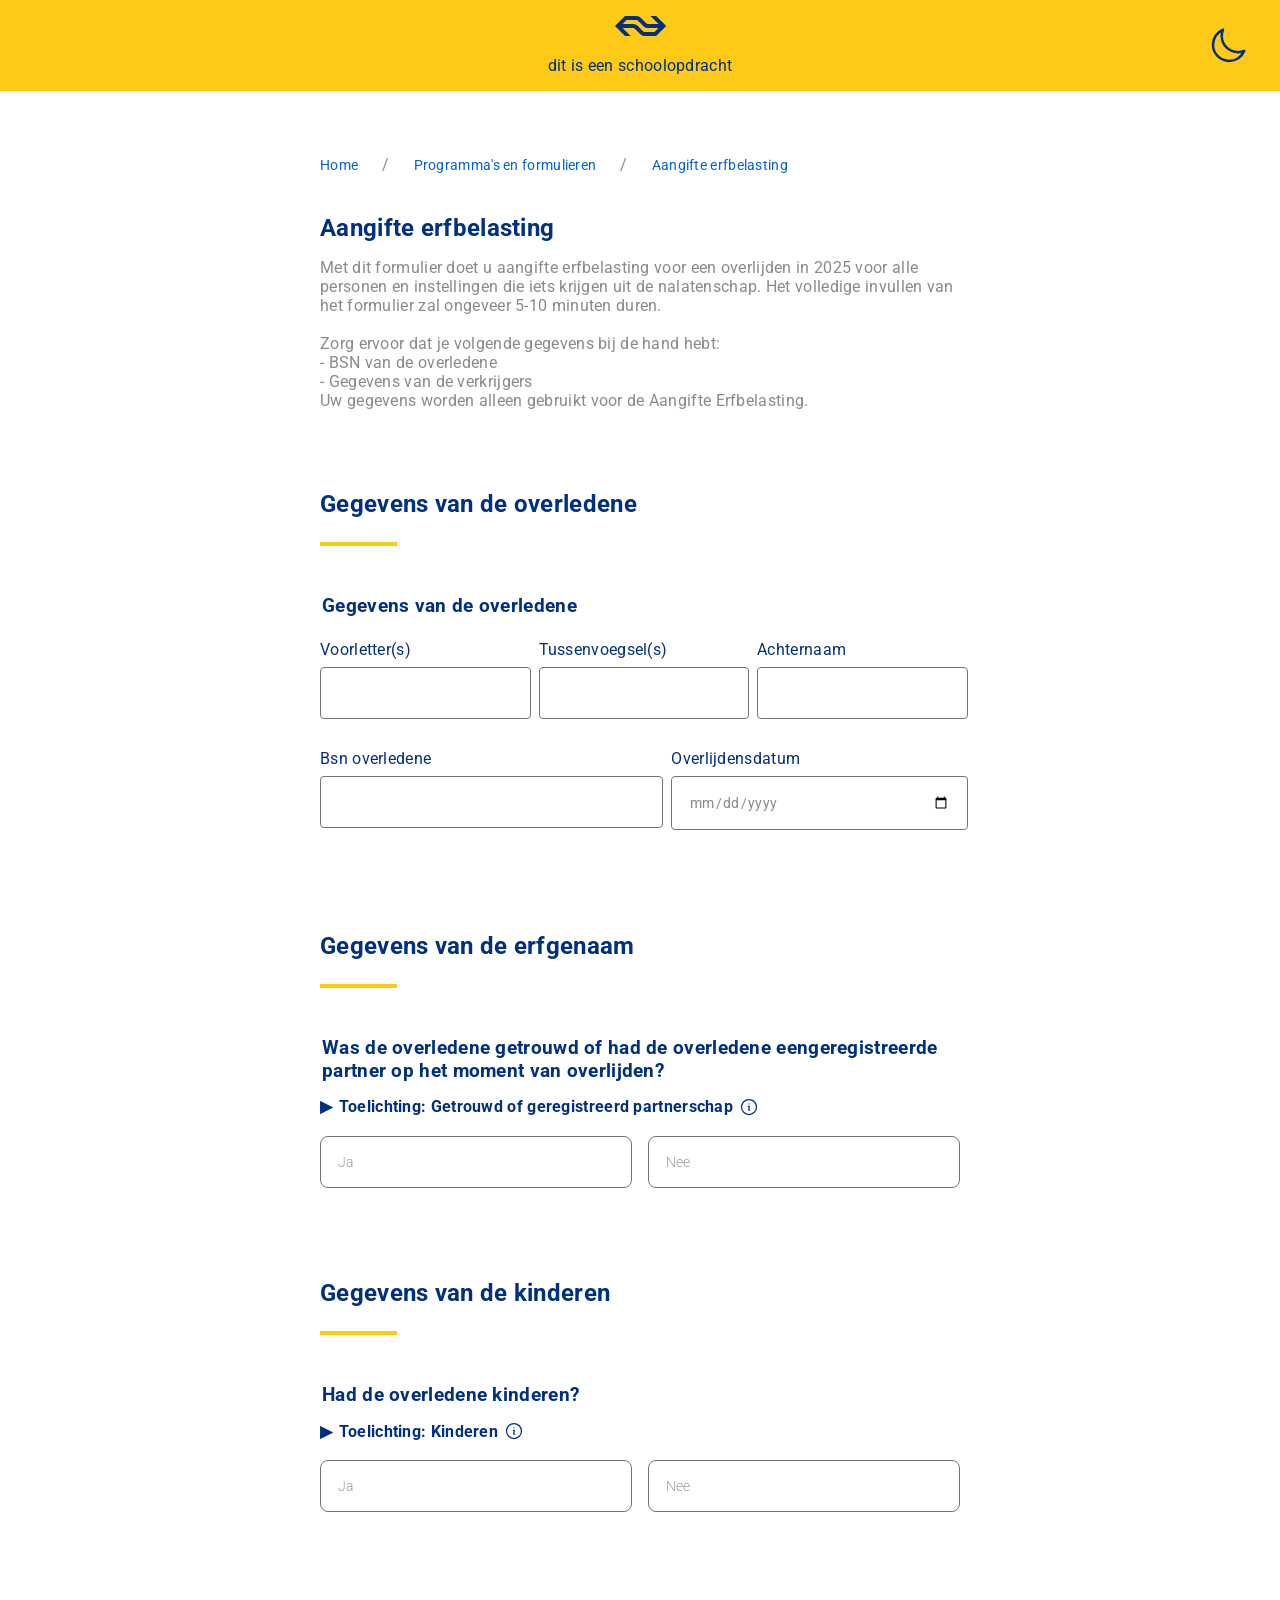
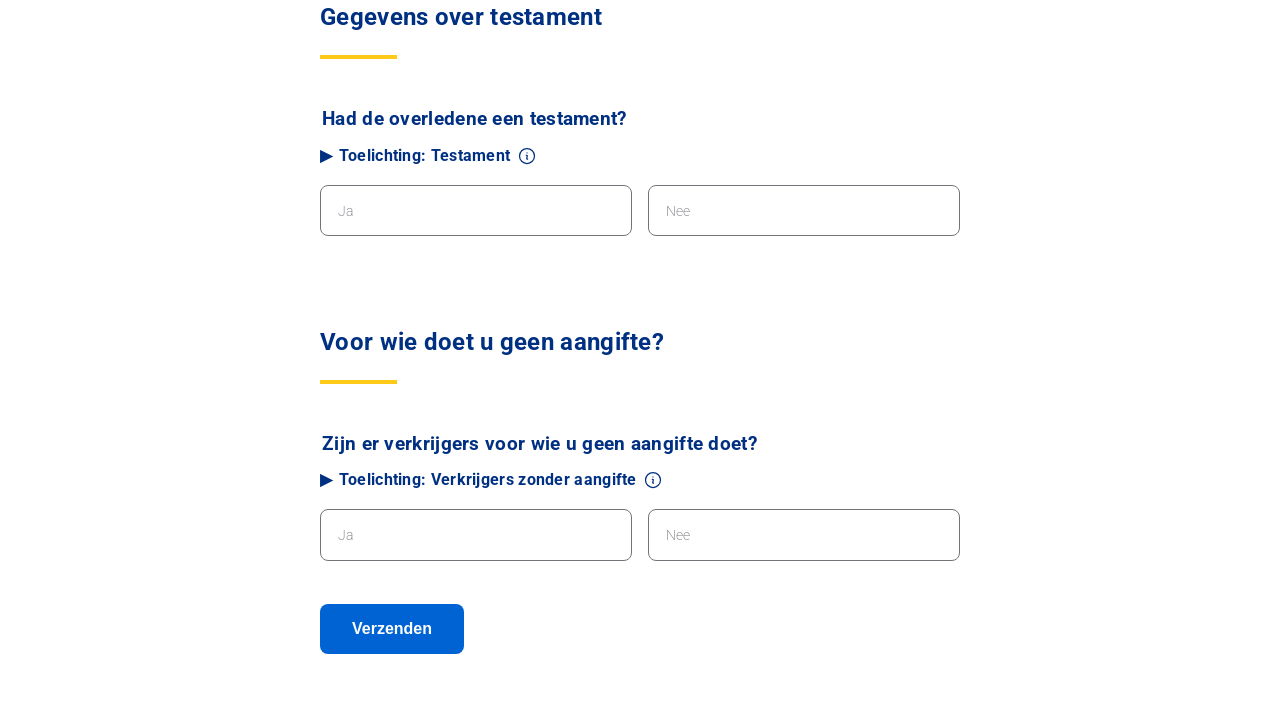
==== index.html @ cadb355e "html/validatie" ====
<!DOCTYPE html>
<html class="no-js" lang="nl">
<head>
    <meta charset="UTF-8">
    <meta name="viewport" content="width=device-width, initial-scale=1.0">
    <title>Aangifte erfbelasting</title>

    <link href="styles/style.css" rel="stylesheet">
    <link rel="icon" type="image/png" sizes="32x32" href="images/favicon-32x32.png?v=3">

    <!-- v=2 https://claude.ai/chat/cecf5ec5-ee97-4627-b7eb-3ed5d92c6b74 -->

    <style>
    @import url('https://fonts.googleapis.com/css2?family=Roboto:ital,wght@0,100..900;1,100..900&display=swap');
    </style>
</head>


<body>
    <!-- header en introductie -->
    <header>
        <label for="colorscheme-btn">
            <svg xmlns="http://www.w3.org/2000/svg" fill="none" viewBox="0 0 24 24" stroke-width="1.5" stroke="currentColor" class="size-6">
                <path stroke-linecap="round" stroke-linejoin="round" d="M21.752 15.002A9.72 9.72 0 0 1 18 15.75c-5.385 0-9.75-4.365-9.75-9.75 0-1.33.266-2.597.748-3.752A9.753 9.753 0 0 0 3 11.25C3 16.635 7.365 21 12.75 21a9.753 9.753 0 0 0 9.002-5.998Z" />
            </svg>
        </label>
        <nav>
            <label for="colorscheme-btn">
                <input type="checkbox" name="colorscheme-btn">
                <img src="images/Logo Nederlandse Spoorwegen.svg" alt="">
            </label>
            <p>dit is een schoolopdracht</p>
        </nav>

        <label for="colorscheme-btn">
            <input type="checkbox" name="colorscheme-btn">
                <svg xmlns="http://www.w3.org/2000/svg" fill="none" viewBox="0 0 24 24" stroke-width="1.5" stroke="currentColor" class="size-6">
                    <path stroke-linecap="round" stroke-linejoin="round" d="M21.752 15.002A9.72 9.72 0 0 1 18 15.75c-5.385 0-9.75-4.365-9.75-9.75 0-1.33.266-2.597.748-3.752A9.753 9.753 0 0 0 3 11.25C3 16.635 7.365 21 12.75 21a9.753 9.753 0 0 0 9.002-5.998Z" />
                </svg>
        </label>

    </header>

    <section>
        <nav>
            <ul>
                <li><a href="#">Home</a></li><p>/</p>
                <li><a href="#">Programma's en formulieren</a></li><p>/</p>
                <li><a href="#">Aangifte erfbelasting</a></li>
            </ul>
        </nav>
        <h1>
            Aangifte erfbelasting
        </h1>
        <p>
            Met dit formulier doet u aangifte erfbelasting voor een overlijden in 2025 voor alle personen en instellingen die iets krijgen uit de nalatenschap. 
            
            Het volledige invullen van het formulier zal ongeveer 5-10 minuten duren. <br> <br>

            Zorg ervoor dat je volgende gegevens bij de hand hebt: <br>

            - BSN van de overledene <br>
            - Gegevens van de verkrijgers <br>
            Uw gegevens worden alleen gebruikt voor de Aangifte Erfbelasting.
        </p>
    </section>

    <!-- form deel 1 -->
    <section>
        <form action="/bevestiging.html" method="get">
            <div class="subheading">
                <h2>
                    Gegevens van de overledene
                </h2> 
                <hr>
            </div>
            
            <div class="wrapper">
                <fieldset class="mainFieldset">
                    <legend>
                        Gegevens van de overledene
                    </legend>

                    <div class="name">
                        <div>
                            <label for="overledene-voorletters">Voorletter(s)
                                <input id="overledene-voorletters" type="text" required pattern="[A-Za-z]+" title="Vul alleen letters in">
                                <!-- error met span -->
                            </label>
                            <p class="error" id="error-overledene-voorletters">Vul voorletters in</p>
                        </div>
                    
                        <div>
                            <label for="overledene-tussenvoegsel">Tussenvoegsel(s)
                                <input id="overledene-tussenvoegsel" type="text" pattern="[A-Za-z]+" title="Vul alleen letters in">
                            </label>
                        </div>
                    
                        <div class="achternaam">
                            <label for="overledene-achternaam">Achternaam
                                <input id="overledene-achternaam" type="text" required pattern="[A-Za-z]+" title="Vul alleen letters in">
                            </label>
                            <p class="error" id="error-overledene-achternaam">Vul achternaam in</p>
                        </div>
                    </div>
                    
                    <div class="name">
                        <div>
                            <label for="bsn">Bsn overledene
                                <input id="bsn" type="text" pattern="[0-9]{8,9}" inputmode="numeric" maxlength="9" required>
                            </label>
                            <p class="error" id="error-ongeldige-bsn">Vul een geldig BSN in (8 of 9 cijfers)</p>
                        </div>
                    
                        <div>
                            <label for="date">Overlijdensdatum
                                <input id="date" type="date" required>
                            </label>
                        </div>
                    </div>
                </fieldset>
            </div>


            <!-- gegevens van de erfgenaam -->
            <div class="wrapper">
                <div class="subheading">
                    <h2>
                    Gegevens van de erfgenaam
                    </h2>

                    <hr>
                </div>

                <fieldset class="mainFieldset test" tabindex="0">
                    <legend>
                            Was de overledene getrouwd of had de overledene eengeregistreerde partner op het moment van overlijden?
                    </legend>

                    <details>
                        <summary>Toelichting: Getrouwd of geregistreerd partnerschap</summary>
                        <p>Vul deze vraag in als de overledene op de datum van overlijden getrouwd was of een geregistreerde partner had.</p> <br>
                        <p>U hoeft deze vraag niet in te vullen als:</p>
                        <ul>
                            <li>de overledene een notarieel samenlevingscontract had met diens partner</li>
                            <li>de overledene samen met een partner of huisgenoot op hetzelfde adres stond ingeschreven in de Basisregistratie Personen (BRP) van de gemeente</li>
                        </ul> <br>
                        <p><strong>Finaal verrekenbeding</strong></p>
                        <p>Was de overledene getrouwd op huwelijkse voorwaarden, of hadden de overledene en de partner een geregistreerd partnerschap met partnerschapsvoorwaarden? Dan kan het zijn dat zij samen een finaal verrekenbeding hebben.</p>
                        <p>Dit betekent dat bij overlijden het gezamenlijke vermogen verrekend wordt op dezelfde manier als wanneer ze in gemeenschap van goederen waren getrouwd, of alsof zij geen partnerschapsvoorwaarden hadden. De waarde van sommige zaken kan buiten deze verdeling gehouden worden, zoals het vermogen dat één van de partners al had voordat zij gingen trouwen.</p>
                    </details>

                    <div class="mainHolder">
                            <div class="holder">
                                <label for="1b-1-ja">Ja</label>
                                <input type="radio" id="1b-1-ja" name="getrouwd" value="ja" required>
                            </div>

                        <div class="holder">
                            <label for="1b-1-nee">Nee</label>
                                <input type="radio" id="1b-1-nee" name="getrouwd" value="nee">
                            </div>
                        </div>
                        <p class="error" id="error-getrouwd">Maak een keuze</p>
                </fieldset>

                <fieldset class="mainFieldset test hidden" >
                    <legend>
                            Hadden de overledene en diens echtgenoot of geregistreerde partner huwelijkse of partnerschapsvoorwaarden laten vastleggen in een notariële akte?
                    </legend>

                    <div class="mainHolder">
                        <div class="holder">
                            <label for="1b-2-ja">Ja</label>
                            <input type="radio" id="1b-2-ja" name="huwelijkseVoorwaarden" value="ja" >
                        </div>

                        <div class="holder">
                            <label for="1b-2-nee">Nee</label>
                            <input type="radio" id="1b-2-nee" name="huwelijkseVoorwaarden" value="nee">
                        </div>
                    </div>
                    <p class="error" id="error-huwelijkseVoorwaarden">Maak een keuze</p>
                </fieldset>

                <fieldset class="mainFieldset test hidden" >
                    <legend>
                            Hadden de overledene en diens partner een finaal verrekenbeding?
                    </legend>

                    <div class="mainHolder">
                        <div class="holder">
                            <label for="1b-3-ja">Ja</label>
                            <input type="radio" id="1b-3-ja" name="finaalVerrekenbeding" value="ja">
                        </div>

                        <div class="holder">
                            <label for="1b-3-nee">Nee</label>
                            <input type="radio" id="1b-3-nee" name="finaalVerrekenbeding" value="nee">
                        </div>
                    </div>
                    <p class="error" id="error-finaalVerrekenbeding">Maak een keuze</p>
                </fieldset>

                <fieldset class="mainFieldset test hidden">
                        <legend>Datum huwelijkse of partnerschapsvoorwaarden</legend>
                        <input type="date" id="datumHuwelijkseVoorwaarden" name="datumHuwelijkseVoorwaarden">
                </fieldset>
                <p class="error" id="error-datumHuwelijkseVoorwaarden">Kies een datum</p>
            </div>


            <!-- gegevens van de kinderen -->
            <div class="wrapper">
                <div class="subheading">
                    <h2>
                    Gegevens van de kinderen
                    </h2>

                    <hr>
                </div>

                <fieldset class="mainFieldset test" >
                    <legend>
                        Had de overledene kinderen?
                    </legend>

                    <details>
                        <summary>Toelichting: Kinderen</summary>
                        <p>Het gaat hier om kinderen die:</p> <br>
                        <ul>
                            <li>door geboorte of erkenning eigen kind van de overledene zijn</li> 
                            <li>door de overledene zijn geadopteerd</li>
                        </ul> <br>
                        <p>Het kan zijn dat een (klein)kind van de overledene nog niet geboren is, maar waarvan de moeder zwanger was op het moment van overlijden. Voor dit kind kunt u pas aangifte erfbelasting doen als het geboren is. U kruist dan de relatie '(klein)kind' aan.</p>
                        <p>U geeft aan dat er een ongeboren kind is door ons een brief te sturen met daarin uw naam, BSN en de overlijdensdatum van de overledene:</p> <br>
                        <address>
                            Belastingdienst/Kantoor Eindhoven<br>
                            Antwoordnummer 14660<br>
                            5600 WK Eindhoven
                        </address> <br>
                        <p>De andere verkrijgers moeten wel binnen 8 maanden aangifte doen.</p>
                        <p><strong>Let op!</strong> Het gaat hier niet om pleegkinderen of stiefkinderen.</p>
                        <p>Als 1 van de kinderen al eerder is overleden en dit kind had zelf kinderen, kan diens deel van de erfenis naar diens kinderen gaan. Dit heet <em>plaatsvervulling</em>. In dat geval geeft u de kleinkinderen van de overledene op als verkrijger.</p>
                    </details>

                    <div class="mainHolder">
                            <div class="holder">
                                <label for="1c-1-ja">Ja</label>
                            <input type="radio" id="1c-1-ja" name="kinderen" value="ja" required>
                            </div>

                        <div class="holder">
                            <label for="1c-1-nee">Nee</label>
                                <input type="radio" id="1c-1-nee" name="kinderen" value="nee">
                            </div>
                        </div>
                        <p class="error" id="error-kinderen">Maak een keuze</p>
                </fieldset>

                <fieldset class="mainFieldset test hidden" >
                    <legend>
                        Is 1 van deze kinderen eerder overleden dan de overledene voor wie u nu aangifte doet?
                    </legend>

                    <div class="mainHolder">
                        <div class="holder">
                            <label for="1c-2-ja">Ja</label>
                            <input type="radio" id="1c-2-ja" name="kinderenOverleden" value="ja"> 
                        </div>

                        <div class="holder">
                            <label for="1c-2-nee">Nee</label>
                            <input type="radio" id="1c-2-nee" name="kinderenOverleden" value="nee">
                        </div>
                </fieldset>

                <fieldset class="mainFieldset test hidden" >
                    <legend>
                        Had dit overleden kind zelf kinderen?
                    </legend>

                    <div class="mainHolder">
                        <div class="holder">
                            <label for="1c-3-ja">Ja</label>
                            <input type="radio" id="1c-3-ja" name="kleinkinderen" value="ja">
                        </div>

                        <div class="holder">
                            <label for="1c-3-nee">Nee</label>
                            <input type="radio" id="1c-3-nee" name="kleinkinderen" value="nee">
                            </div>
                        </div>
                </fieldset>
            </div>

            <!-- gegevens over testament -->
            <div class="wrapper">
                <div class="subheading">
                    <h2>
                    Gegevens over testament
                    </h2>

                    <hr>
                </div>

                <fieldset class="mainFieldset test" >
                    <legend>
                        Had de overledene een testament?
                    </legend>

                    <details>
                        <summary>Toelichting: Testament</summary>
                        <p>Vul de gegevens in van de notaris die het testament heeft opgemaakt en de datum van het testament. Vul ook het protocolnummer in.</p> <br>

                        <p><strong>Protocolnummer van een notaris in functie</strong></p>
                        <p>Het nummer van een notaris in functie vindt u op <a href="https://www.registernotariaat.nl" target="_blank">registernotariaat.nl</a> in het Register notariaat. Het actieve protocolnummer is dat waar geen 'Datum eind' bij staat.</p>
                        <p>Hebt u ook een adres nodig? Ga dan naar <a href="https://www.notaris.nl" target="_blank">notaris.nl</a> en vul de plaatsnaam in bij 'Zoek een notaris'. U ziet dan van elk kantoor in de regio het adres.</p> <br>

                        <p><strong>Protocolnummer van een notaris die gestopt is</strong></p>
                        <p>De opvolger van een notaris die gestopt is, vindt u op <a href="https://www.notaris.nl" target="_blank">notaris.nl</a> in het opvolgersarchief. Daar ziet u een naam, kantoor en adres. Die gegevens gebruikt u vervolgens om het protocolnummer te zoeken op <a href="https://www.registernotariaat.nl" target="_blank">registernotariaat.nl</a> in het Register notariaat.</p>
                        <p>Staan er meerdere nummers en komt u er niet uit? Neem dan contact op met het notariskantoor.</p>
                    </details>

                    <div class="mainHolder">
                        <div class="holder">
                            <label for="1c-4-ja">Ja</label>
                            <input type="radio" id="1c-4-ja" name="testament" value="ja">
                        </div>

                        <div class="holder">
                            <label for="1c-4-nee">Nee</label>
                            <input type="radio" id="1c-4-nee" name="testament" value="nee">
                        </div>
                    </div>
                        

                    <div class="wrapper hidden">
                        <label for="protocolNummer">Protocolnummer notaris
                            <input id="protocolNummer" type="text" pattern="[0-9]{6}" inputmode="numeric" maxlength="6">
                        </label>
                        <p class="error" id="error-protocolNummer">Vul een geldig protocolnummer in. Moet uit 6 cijfers bestaan.</p>

                        <!-- https://stackoverflow.com/questions/37548397/html5-validate-input-to-accept-alphabets-only -->
                        <div class="name">
                            <div>
                                <label for="notaris-voorletters">Voorletter(s)
                                    <input id="notaris-voorletters" type="text" pattern="[A-Za-z]+" title="Vul alleen letters in">
                                </label>
                                <p class="error" id="error-notaris-voorletters">Vul voorletters in</p>
                            </div>
                        
                            <div>
                                <label for="notaris-tussenvoegsel">Tussenvoegsel(s)
                                    <input id="notaris-tussenvoegsel" type="text">
                                </label>
                            </div>
                            
                            <div class="achternaam">
                                <label for="notaris-achternaam">Achternaam
                                    <input id="notaris-achternaam" type="text" pattern="[A-Za-z]+" title="Vul alleen letters in">
                                </label>
                                <p class="error" id="error-notaris-achternaam">Vul achternaam in</p>
                            </div>
                        </div>

                        <!-- <div>
                            <label for="notaris-vestigingsplaats">Vestigingsplaats
                                <input id="notaris-vestigingsplaats" type="text" pattern="[A-Za-z\s]+" title="Vul alleen letters in">
                            </label>
                            <p class="error" id="error-notaris-vestigingsplaats">Vul vestigingsplaats in</p>
                        </div> -->

                        <!-- datalist voor steden https://claude.ai/chat/97981b05-162e-48de-a359-090140661e25 -->
                        <div>
                            <label for="notaris-vestigingsplaats">Vestigingsplaats
                                <input 
                                    id="notaris-vestigingsplaats" 
                                    type="text" 
                                    pattern="[A-Za-z\s]+" 
                                    title="Vul alleen letters in"
                                    list="steden-lijst"
                                    autocomplete="off"
                                >
                            </label>
                            <datalist id="steden-lijst">
                                <option value="Amsterdam">
                                <option value="Rotterdam">
                                <option value="Den Haag">
                                <option value="Utrecht">
                                <option value="Eindhoven">
                                <option value="Groningen">
                                <option value="Tilburg">
                                <option value="Almere">
                                <option value="Breda">
                                <option value="Nijmegen">
                                <option value="Enschede">
                                <option value="Apeldoorn">
                                <option value="Haarlem">
                                <option value="Arnhem">
                                <option value="Amersfoort">
                                <option value="Zaanstad">
                                <option value="Haarlemmermeer">
                                <option value="'s-Hertogenbosch">
                                <option value="Zwolle">
                                <option value="Zoetermeer">
                                <option value="Leiden">
                                <option value="Maastricht">
                                <option value="Dordrecht">
                                <option value="Ede">
                                <option value="Westland">
                                <option value="Delft">
                                <option value="Alkmaar">
                                <option value="Emmen">
                                <option value="Deventer">
                                <option value="Venlo">
                                <option value="Leeuwarden">
                                <option value="Sittard-Geleen">
                                <option value="Helmond">
                                <option value="Oss">
                                <option value="Hilversum">
                                <option value="Hengelo">
                                <option value="Amstelveen">
                                <option value="Purmerend">
                                <option value="Roosendaal">
                                <option value="Schiedam">
                                <option value="Spijkenisse">
                                <option value="Vlaardingen">
                                <option value="Gouda">
                                <option value="Hoorn">
                                <option value="Alphen aan den Rijn">
                                <option value="Middelburg">
                                <option value="Lelystad">
                                <option value="Bergen op Zoom">
                                <option value="Zeist">
                                <option value="Nieuwegein">
                            </datalist>
                            <p class="error" id="error-notaris-vestigingsplaats">Vul vestigingsplaats in</p>
                        </div>

                        <div>
                            <label for="datumTestament">Datum testament of laatste wijziging
                                <input id="datumTestament" type="date" name="datumTestament">
                            </label>
                            <p class="error" id="error-datumTestament">Kies een datum</p>
                        </div>
                    </div>

                    <!-- <p class="error" id="error-notaris" aria-live="polite">Dit veld is incorrect</p> -->
                </fieldset>
            </div>


            <!-- verkrijgers -->
            <div class="wrapper">
                <div class="subheading">
                    <h2>
                    Voor wie doet u geen aangifte?
                    </h2>
    
                    <hr>
                </div>

                <fieldset class="mainFieldset test verkrijgerDeel" >
                <legend>
                    Zijn er verkrijgers voor wie u geen aangifte doet?
                </legend>

                <details>
                    <summary>Toelichting: Verkrijgers zonder aangifte</summary>
                    <p>Bij deze vraag vult u de gegevens in van de verkrijgers voor wie u geen aangifte doet.</p>
                    <p>Gaat het om een instelling? Vul dan de naam van de instelling in bij 'achternaam' en het RSIN (niet verplicht).</p> <br>

                    <p><strong>Legitieme portie</strong></p>
                    <p>Heeft de overledene in het testament bepaald dat één of meer kinderen niets erven? Dan kunnen zij in bepaalde situaties hun legitieme portie opeisen. Dit is de helft van het erfdeel waar kinderen recht op zouden hebben als er geen testament was.</p>
                    <p>Kruis 'Ja' aan als de verkrijger voor wie u geen aangifte doet een beroep doet op diens legitieme portie.</p> <br>

                    <p><strong>RSIN</strong></p>
                    <p>RSIN staat voor Rechtspersonen en Samenwerkingsverbanden Informatie Nummer. Een RSIN bestaat uit 9 cijfers. Instellingen en bedrijven die ingeschreven staan bij de Kamer van Koophandel krijgen altijd een RSIN, behalve eenmanszaken. Soms plaatst een organisatie haar RSIN of fiscaal identificatienummer op haar eigen website.</p>
                </details>

                <div class="mainHolder">
                    <div class="holder">
                        <label for="3b-1-ja">Ja</label>
                        <input type="radio" id="3b-1-ja" name="geenAangifte" value="ja">
                    </div>

                    <div class="holder">
                        <label for="3b-1-nee">Nee</label>
                        <input type="radio" id="3b-1-nee" name="geenAangifte" value="nee">
                    </div>
                </div>
            </fieldset>

                <fieldset class="mainFieldset test verkrijger hidden">
                    <legend>
                        Verkrijger 1
                    </legend>

                    <label for="verkrijger1-bsnRsin">Bsn/RSIN
                        <input id="verkrijger1-bsnRsin" type="text" pattern="[0-9]{8,9}" inputmode="numeric" maxlength="9" >
                    </label>

                    <div class="name">
                        <label for="verkrijger1-voorletters">Voorletter(s)
                            <input id="verkrijger1-voorletters" type="text" >
                        </label>
                    
                        <label for="verkrijger1-tussenvoegsel">Tussenvoegsel(s)
                            <input id="verkrijger1-tussenvoegsel" type="text">
                        </label>
                    
                        <label for="verkrijger1-achternaam">Achternaam
                            <input id="verkrijger1-achternaam" type="text" >
                        </label>
                    </div>

                    <fieldset class="mainFieldset test" >
                        <legend>
                            Krijgt deze verkrijger waarvoor u geen aangifte doet het hele vermogen?
                        </legend>

                        <div class="mainHolder">
                            <div class="holder">
                                <label for="verkrijger1-heleVermogen-ja">Ja</label>

                                <input type="radio" id="verkrijger1-heleVermogen-ja" name="verkrijger1-heleVermogen" value="ja">
                            </div>

                            <div class="holder">
                                <label for="verkrijger1-heleVermogen-nee">Nee</label>
                                    
                                <input type="radio" id="verkrijger1-heleVermogen-nee" name="verkrijger1-heleVermogen" value="nee">
                            </div>
                        </div>
                    </fieldset>

                    <fieldset class="mainFieldset test" >
                        <legend>
                            Doet deze verkrijger een beroep op diens legitieme portie (wettelijke erfdeel)?
                        </legend>

                        <div class="mainHolder">
                            <div class="holder">
                                <label for="verkrijger1-legitiemePortie-ja">Ja</label>

                                <input type="radio" id="verkrijger1-legitiemePortie-ja" name="verkrijger1-legitiemePortie" value="ja">
                            </div>

                            <div class="holder">
                                <label for="verkrijger1-legitiemePortie-nee">Nee</label>
                                    
                                <input type="radio" id="verkrijger1-legitiemePortie-nee" name="verkrijger1-legitiemePortie" value="nee">
                            </div>
                        </div>
                    </fieldset>
                </fieldset>

                <fieldset class="mainFieldset test verkrijger verkrijgerHidden hidden">
                    <legend>
                        Verkrijger 2
                    </legend>
                    <button class="verkrijgerVerwijderenIndividueel" type="button" aria-label="Verwijder verkrijger 1">
                <svg xmlns="http://www.w3.org/2000/svg" fill="none" viewBox="0 0 24 24" stroke-width="1.5" stroke="currentColor" class="size-6">
                    <path stroke-linecap="round" stroke-linejoin="round" d="M5 12h14" />
                </svg>
                Verwijder verkrijger
                </button>

                    <label for="verkrijger2-bsnRsin">Bsn/RSIN
                        <input id="verkrijger2-bsnRsin" type="text" pattern="[0-9]{8,9}" inputmode="numeric" maxlength="9" >
                    </label>

                    <div class="name">
                        <label for="verkrijger2-voorletters">Voorletter(s)
                            <input id="verkrijger2-voorletters" type="text" >
                        </label>
                    
                        <label for="verkrijger2-tussenvoegsel">Tussenvoegsel(s)
                            <input id="verkrijger2-tussenvoegsel" type="text">
                        </label>
                    
                        <label for="verkrijger2-achternaam">Achternaam
                            <input id="verkrijger2-achternaam" type="text" >
                        </label>
                    </div>

                    <fieldset class="mainFieldset test" >
                        <legend>
                            Krijgt deze verkrijger waarvoor u geen aangifte doet het hele vermogen?
                        </legend>

                        <div class="mainHolder">
                            <div class="holder">
                                <label for="verkrijger2-heleVermogen-ja">Ja</label>

                                <input type="radio" id="verkrijger2-heleVermogen-ja" name="verkrijger2-heleVermogen" value="ja">
                            </div>

                            <div class="holder">
                                <label for="verkrijger2-heleVermogen-nee">Nee</label>
                                    
                                <input type="radio" id="verkrijger2-heleVermogen-nee" name="verkrijger2-heleVermogen" value="nee">
                            </div>
                        </div>
                    </fieldset>

                    <fieldset class="mainFieldset test" >
                        <legend>
                            Doet deze verkrijger een beroep op diens legitieme portie (wettelijke erfdeel)?
                        </legend>

                        <div class="mainHolder">
                            <div class="holder">
                                <label for="verkrijger2-legitiemePortie-ja">Ja</label>

                                <input type="radio" id="verkrijger2-legitiemePortie-ja" name="verkrijger2-legitiemePortie" value="ja">
                            </div>

                            <div class="holder">
                                <label for="verkrijger2-legitiemePortie-nee">Nee</label>
                                    
                                <input type="radio" id="verkrijger2-legitiemePortie-nee" name="verkrijger2-legitiemePortie" value="nee">
                            </div>
                        </div>
                    </fieldset>
                </fieldset>

                <fieldset class="mainFieldset test verkrijger verkrijgerHidden hidden">
                    <legend>
                        Verkrijger 3
                    </legend>

                    <button class="verkrijgerVerwijderenIndividueel" type="button" aria-label="Verwijder verkrijger 1">
                <svg xmlns="http://www.w3.org/2000/svg" fill="none" viewBox="0 0 24 24" stroke-width="1.5" stroke="currentColor" class="size-6">
                    <path stroke-linecap="round" stroke-linejoin="round" d="M5 12h14" />
                </svg>
                Verwijder verkrijger
                </button>

                    <label for="verkrijger3-bsnRsin">Bsn/RSIN
                        <input id="verkrijger3-bsnRsin" type="text" pattern="[0-9]{8,9}" inputmode="numeric" maxlength="9" >
                    </label>

                    <div class="name">
                        <label for="verkrijger3-voorletters">Voorletter(s)
                            <input id="verkrijger3-voorletters" type="text" >
                        </label>
                    
                        <label for="verkrijger3-tussenvoegsel">Tussenvoegsel(s)
                            <input id="verkrijger3-tussenvoegsel" type="text">
                        </label>
                    
                        <label for="verkrijger3-achternaam">Achternaam
                            <input id="verkrijger3-achternaam" type="text">
                        </label>
                    </div>

                    <fieldset class="mainFieldset test" >
                        <legend>
                            Krijgt deze verkrijger waarvoor u geen aangifte doet het hele vermogen?
                        </legend>

                        <div class="mainHolder">
                            <div class="holder">
                                <label for="verkrijger3-heleVermogen-ja">Ja</label>

                                <input type="radio" id="verkrijger3-heleVermogen-ja" name="verkrijger3-heleVermogen" value="ja">
                            </div>

                            <div class="holder">
                                <label for="verkrijger3-heleVermogen-nee">Nee</label>
                                    
                                <input type="radio" id="verkrijger3-heleVermogen-nee" name="verkrijger3-heleVermogen" value="nee">
                            </div>
                        </div>
                    </fieldset>

                    <fieldset class="mainFieldset test" >
                        <legend>
                            Doet deze verkrijger een beroep op diens legitieme portie (wettelijke erfdeel)?
                        </legend>

                        <div class="mainHolder">
                            <div class="holder">
                                <label for="verkrijger3-legitiemePortie-ja">Ja</label>

                                <input type="radio" id="verkrijger3-legitiemePortie-ja" name="verkrijger3-legitiemePortie" value="ja">
                            </div>

                            <div class="holder">
                                <label for="verkrijger3-legitiemePortie-nee">Nee</label>
                                    
                                <input type="radio" id="verkrijger3-legitiemePortie-nee" name="verkrijger3-legitiemePortie" value="nee">
                            </div>
                        </div>
                    </fieldset>
                </fieldset>

                <fieldset class="mainFieldset test verkrijger verkrijgerHidden hidden">
                    <legend>
                        Verkrijger 4
                    </legend>

                    <button class="verkrijgerVerwijderenIndividueel" type="button" aria-label="Verwijder verkrijger 1">
                <svg xmlns="http://www.w3.org/2000/svg" fill="none" viewBox="0 0 24 24" stroke-width="1.5" stroke="currentColor" class="size-6">
                    <path stroke-linecap="round" stroke-linejoin="round" d="M5 12h14" />
                </svg>
                Verwijder verkrijger
                </button>

                    <label for="verkrijger4-bsnRsin">Bsn/RSIN
                        <input id="verkrijger4-bsnRsin" type="text" pattern="[0-9]{8,9}" inputmode="numeric" maxlength="9" >
                    </label>

                    <div class="name">
                        <label for="verkrijger4-voorletters">Voorletter(s)
                            <input id="verkrijger4-voorletters" type="text">
                        </label>
                    
                        <label for="verkrijger4-tussenvoegsel">Tussenvoegsel(s)
                            <input id="verkrijger4-tussenvoegsel" type="text">
                        </label>
                    
                        <label for="verkrijger4-achternaam">Achternaam
                            <input id="verkrijger4-achternaam" type="text" >
                        </label>
                    </div>

                    <fieldset class="mainFieldset test" >
                        <legend>
                            Krijgt deze verkrijger waarvoor u geen aangifte doet het hele vermogen?
                        </legend>

                        <div class="mainHolder">
                            <div class="holder">
                                <label for="verkrijger4-heleVermogen-ja">Ja</label>

                                <input type="radio" id="verkrijger4-heleVermogen-ja" name="verkrijger4-heleVermogen" value="ja">
                            </div>

                            <div class="holder">
                                <label for="verkrijger4-heleVermogen-nee">Nee</label>
                                    
                                <input type="radio" id="verkrijger4-heleVermogen-nee" name="verkrijger4-heleVermogen" value="nee">
                            </div>
                        </div>
                    </fieldset>

                    <fieldset class="mainFieldset test" >
                        <legend>
                            Doet deze verkrijger een beroep op diens legitieme portie (wettelijke erfdeel)?
                        </legend>

                        <div class="mainHolder">
                            <div class="holder">
                                <label for="verkrijger4-legitiemePortie-ja">Ja</label>

                                <input type="radio" id="verkrijger4-legitiemePortie-ja" name="verkrijger4-legitiemePortie" value="ja">
                            </div>

                            <div class="holder">
                                <label for="verkrijger4-legitiemePortie-nee">Nee</label>
                                    
                                <input type="radio" id="verkrijger4-legitiemePortie-nee" name="verkrijger4-legitiemePortie" value="nee">
                            </div>
                        </div>
                    </fieldset>
                </fieldset>
            
                <div class="verkrijgerKnoppen">
                    <button class="verkrijgerToevoegen hidden" type="button"> <svg xmlns="http://www.w3.org/2000/svg" fill="none" viewBox="0 0 24 24" stroke-width="1.5" stroke="currentColor" class="size-6">
                    <path stroke-linecap="round" stroke-linejoin="round" d="M12 4.5v15m7.5-7.5h-15" />
                    </svg>Voeg verkrijger toe</button>
                    
                    <!-- <button class="verkrijgerVerwijderen hidden" type="button"> <svg xmlns="http://www.w3.org/2000/svg" fill="none" viewBox="0 0 24 24" stroke-width="1.5" stroke="currentColor" class="size-6"> <path stroke-linecap="round" stroke-linejoin="round" d="M5 12h14" /> </svg> Verwijder een verkrijger</button> -->
                </div>
            </div>
            

                <button type="submit">Verzenden</button>
        </form>
    </section>

    <script src="scripts/script.js"></script>
</body>
</html>
---- styles/style.css ----
*, *::after, *::before {
    box-sizing:border-box;  
}

*{
	margin: 0;
}

html{
	scroll-behavior: smooth;

    color-scheme: light;
    --colour-background: #FFC917;
    --colour-secondary-background: light-dark(#E6E6E9, #252527);
    --colour-grey:light-dark(#F7F7F9, #252527);
    --colour-text: light-dark(#003082, #D6D7DC);
    --colour-text-secondary: #0063D3;
    --colour-secondary: light-dark(#ffffff, #252527);
    --colour-darkgrey: light-dark(#73747A,#eae4e4);

    font-family: 'Roboto', sans-serif;
    color: var(--colour-text);
    /* background-color: var(--colour-grey); */
    background-color: var(--colour-secondary);
    letter-spacing: 0.3px;
}

#date, #datumHuwelijkseVoorwaarden{
    font-family: 'Roboto', sans-serif;
    letter-spacing: 0.3px;
    color: rgb(141, 137, 137);
}


header{
    width: 100%;
    display: flex;
    justify-content: space-between;
    align-items: center;
    padding: 1rem 2rem;
    background-color: var(--colour-background);
}

nav{
    display: flex;
    flex-direction: column;
    align-items: center;
    gap: 1em;
}

nav p{
    color: #003082;
}

header svg{
    width: 2.5em;
    height: 2.5em;
    color: #003082;
    position: relative;
}

header > label {
    position: relative;
    width: 2.5em;
    height: 2.5em;
}

header label:nth-child(1):not(nav label:nth-child(1)){
    opacity: 0;
}

/* colorscheme button */
input[type="checkbox"]{
    opacity: 0;
    cursor: pointer;
    position: absolute;
    inset: 0;
    margin: 0;
    aspect-ratio: 1;
    z-index: 2;
}

nav label{
    position: relative;
}

html:has(input[name="colorscheme-btn"]:checked) {
    color-scheme:dark;

    & header svg{
        fill: #003082;
    }
}

section{
    margin: 1em 20em 4em 20em;
    /* max-width: 40vw; */
    display: block;
    /* margin: 0 auto; */
}

/* styling nav */
section nav{
    align-items: start;
    margin-bottom: 1.5em;
}

ul{
    display: flex;
    flex-direction: row;
    gap: 1.5em;
    padding: 0;
}

li{
    list-style: none;
}

li a{
    color: var(--colour-text-secondary);
    text-decoration: none;
    font-size: 14px;
}

/* styling eerste section */
section:nth-of-type(1){
    display: flex;
    flex-direction: column;
    gap: 1em;
    padding-top: 3em;
}

section:nth-of-type(1) p{
    color: rgb(141, 137, 137);
}

fieldset{
    border: none;
    border-radius: 12px;
    padding: 0;
    margin-bottom: 1em;

    display: flex;
    flex-direction: column;
    background-color: var(--colour-secondary);
    /* filter: drop-shadow(5px 5px 4px var(--colour-secondary-background));  */
}

fieldset label{
    display: flex;
    flex-direction: column;
    gap: 0.5em;
    padding: 0.5em 0;
    width: 100%;
}

fieldset input{
    /* padding: 0.5em; */
    padding: 1.2em;
    border: 1px solid #73747A;
    border-radius: 4px;
    margin-bottom: 1em;
}

/* section:nth-of-type(2) fieldset{
    border: none;
} */

.name{
    display: flex;
    flex-direction: row;
    gap: 0.5em;
    width: 100%;
}

.name div{
    flex-grow: 1;
}

.name label:nth-child(3), .name div:nth-child(3) {
    flex-grow: 12;
}
.mainHolder{
    display: flex;
    flex-direction: row;
    gap: 1em;
}

.holder{
    padding: 0.2em 0;
    width: 100%;
}

input{
    background-color: var(--colour-secondary);
}

.holder input[type="radio"] {
    position: absolute;
    opacity: 0;
    width: 0;
    height: 0;
}

.holder:has(input:focus-visible) label {
    outline: 2px solid var(--colour-text-secondary);
    outline-offset: 2px;
}

.holder label{
    padding: 1.2em;
    /* border: 1px solid #C4C4CA; */
    border: 1px solid #73747A;
    border-radius: 8px;
    cursor: pointer;
    display: flex;
    color: var(--colour-darkgrey);

    font-weight: 200;
    transition: 0.5s;
}


.mainFieldset input, .holder label{
    font-size: 14px;
}

.holder label:hover{
    border: 1px solid #73747A;
    background-color: var(--colour-secondary-background);
}

.holder:has(input:checked) label {
    border: 3px solid var(--colour-text-secondary);
}

.holder:has(input:checked) label:hover {
    background-color: transparent;

}

.mainFieldset{
    /* background-color: var(--colour-background); */
    font-weight: bold;
}

label{
    font-weight: normal;
}

.questionFieldset{
    filter: none;
    font-weight: normal;
}

hr{
    margin-top: 1.5em;
    width: 12%;
    border: 2.5px solid var(--colour-background);
}

.test{
    filter: none;
    background-color: transparent;
    margin-bottom: 2em;
    padding-bottom: 0.5em;
}

legend{
    margin-bottom: 0.8em;
    font-size: 1.2em;
}

.mainFieldset .mainFieldset legend{
    font-size: 1em;
}

details{
    margin-bottom: 1em;

    & summary{
        display: inline-flex;
        align-items: center;
        gap: 0.4em;
    }

    & summary::before {
        content: "▶";
        transition: transform 0.2s;
    }

    &[open] summary::before {
        transform: rotate(90deg);
    }

    & summary::after{
        content: "";
        display: inline-block;
        width: 20px;
        height: 20px;

        background-image: url("data:image/svg+xml,%3Csvg xmlns='http://www.w3.org/2000/svg' fill='none' viewBox='0 0 24 24' stroke-width='1.5' stroke='%23003082' class='size-6'%3E%3Cpath stroke-linecap='round' stroke-linejoin='round' d='m11.25 11.25.041-.02a.75.75 0 0 1 1.063.852l-.708 2.836a.75.75 0 0 0 1.063.853l.041-.021M21 12a9 9 0 1 1-18 0 9 9 0 0 1 18 0Zm-9-3.75h.008v.008H12V8.25Z'/%3E%3C/svg%3E");

        background-size: contain;
    }

    & p{
        margin-top: 0.2em;
        font-weight: normal;
    }

    & ul{
        display: flex;
        flex-direction: column;
        gap: 0;

        & li{
            list-style: disc;
            margin-left: 1.5em;
        }
    }
}

.subheading{
    margin: 5em 0 3em 0;
}


#datumHuwelijkseVoorwaarden{
    width: 100%;
    cursor: pointer;
}


/* error messages */

input:user-invalid,
.holder:has(input[type="radio"]:user-invalid) label {
    border: 2px solid red;
}

input:required:user-valid{
    border: 2px solid green;
}

.error{
    color: #BB271A;
    display: none;
    font-size: 14px;
}

fieldset:has(#overledene-voorletters:user-invalid) #error-overledene-voorletters,
fieldset:has(#overledene-achternaam:user-invalid) #error-overledene-achternaam,
fieldset:has(#bsn:user-invalid) #error-ongeldige-bsn,
fieldset:has(#protocolNummer:user-invalid) #error-protocolNummer,
fieldset:has(#notaris-voorletters:user-invalid) #error-notaris-voorletters,
fieldset:has(#notaris-tussenvoegsel:user-invalid) #error-notaris-tussenvoegsel,
fieldset:has(#notaris-achternaam:user-invalid) #error-notaris-achternaam {
     display: flex;
    display: flex;
    align-items: center;
    gap: 0.4em;
    margin-top: -1em;
    margin-bottom: 1em;

    &::before{
        content: "";
        display: inline-block;
        width: 20px;
        height: 20px;

        background-image: url("data:image/svg+xml,%3Csvg xmlns='http://www.w3.org/2000/svg' height='24px' viewBox='0 -960 960 960' width='24px' fill='%23BB271A'%3E%3Cpath d='M508.5-291.5Q520-303 520-320t-11.5-28.5Q497-360 480-360t-28.5 11.5Q440-337 440-320t11.5 28.5Q463-280 480-280t28.5-11.5ZM440-440h80v-240h-80v240Zm40 360q-83 0-156-31.5T197-197q-54-54-85.5-127T80-480q0-83 31.5-156T197-763q54-54 127-85.5T480-880q83 0 156 31.5T763-763q54 54 85.5 127T880-480q0 83-31.5 156T763-197q-54 54-127 85.5T480-80Z'/%3E%3C/svg%3E");

        background-size: contain;
    }
}

.mainFieldset:has(input[type="radio"]:user-invalid) .error,
.mainFieldset:not(.hidden):has(input[type="radio"]:user-invalid) .error{
    display: flex;
    align-items: center;
    gap: 0.4em;
    margin-top: 0.5em;
    margin-bottom: 1em;

    &::before{
        content: "";
        display: inline-block;
        width: 20px;
        height: 20px;

        background-image: url("data:image/svg+xml,%3Csvg xmlns='http://www.w3.org/2000/svg' height='24px' viewBox='0 -960 960 960' width='24px' fill='%23BB271A'%3E%3Cpath d='M508.5-291.5Q520-303 520-320t-11.5-28.5Q497-360 480-360t-28.5 11.5Q440-337 440-320t11.5 28.5Q463-280 480-280t28.5-11.5ZM440-440h80v-240h-80v240Zm40 360q-83 0-156-31.5T197-197q-54-54-85.5-127T80-480q0-83 31.5-156T197-763q54-54 127-85.5T480-880q83 0 156 31.5T763-763q54 54 85.5 127T880-480q0 83-31.5 156T763-197q-54 54-127 85.5T480-80Z'/%3E%3C/svg%3E");

        background-size: contain;
    }
}

/* fieldset:has(#overledene-voorletters:user-invalid) #error-overledene-voorletters::before,
fieldset:has(#overledene-achternaam:user-invalid) #error-overledene-achternaam::before,
fieldset:has(#bsn:user-invalid) #error-ongeldige-bsn::before {
    content: "";
    display: inline-block;
    width: 20px;
    height: 20px;

    background-image: url("data:image/svg+xml,%3Csvg xmlns='http://www.w3.org/2000/svg' height='24px' viewBox='0 -960 960 960' width='24px' fill='%23BB271A'%3E%3Cpath d='M508.5-291.5Q520-303 520-320t-11.5-28.5Q497-360 480-360t-28.5 11.5Q440-337 440-320t11.5 28.5Q463-280 480-280t28.5-11.5ZM440-440h80v-240h-80v240Zm40 360q-83 0-156-31.5T197-197q-54-54-85.5-127T80-480q0-83 31.5-156T197-763q54-54 127-85.5T480-880q83 0 156 31.5T763-763q54 54 85.5 127T880-480q0 83-31.5 156T763-197q-54 54-127 85.5T480-80Z'/%3E%3C/svg%3E");

    background-size: contain;
} */


/* .mainHolder + .error {
    display: none;
} */



.hidden{
    display: none;
}


/* .mainFieldset:has(input[name="getrouwd"][value="ja"]:checked) {
    +.mainFieldset.hidden{
        display: block; 
    }

    .mainFieldset:has(input[name="huwelijkseVoorwaarden"][value="ja"]:checked) .mainFieldset.hidden{
        display: block; 
    }
} */

/* .mainFieldset:has(input[name="huwelijkseVoorwaarden"][value="ja"]:checked) 
+ .mainFieldset.hidden {
    display: block;
} */

/* .mainFieldset:has(input[name="getrouwd"][value="nee"]:checked) {
    .hidden {
         display: none;
    }
} */


.mainFieldset:has(input[name="getrouwd"][value="ja"]:checked) {
    + .mainFieldset.hidden {
        display: block;

        &:has(input[name="huwelijkseVoorwaarden"][value="ja"]:checked) {
            + .mainFieldset.hidden {
                display: block;
            }
            ~ .mainFieldset.hidden:has(input[type="date"]) {
                display: block;
            }
        }
    }
}

.mainFieldset:has(input[name="kinderen"][value="ja"]:checked) {
    + .mainFieldset.hidden {
        display: block;

        &:has(input[name="kinderenOverleden"][value="ja"]:checked) {
            + .mainFieldset.hidden {
                display: block;
            }
        }
    }
}

.mainFieldset:has(input[name="testament"][value="ja"]:checked) {
    & div.hidden {
        display: block;
    }
}

label[for="protocolNummer"]{
    margin-top: 1em;
}


/* deel 3 verkrijgers */
.verkrijger{
    margin-top: 4em;
    margin-bottom: 2em;
    padding-bottom: 0;
}

#bsnRsin{
    margin-bottom: 1em;
}

.verkrijger .mainFieldset legend{
    font-weight: normal;
}

.verkrijger .mainFieldset{
    margin: .8em 0;
}


/* submit button */
button{
    padding: 1em 2em;
    border: none;
    background-color: var(--colour-text-secondary);
    color: var(--colour-secondary);
    font-size: 16px;
    font-weight: bold;
    border-radius: 8px;
    cursor: pointer;
    transition: 0.3s;    
}

button:hover{
    background-color: var(--colour-text);
}

button:has(svg){
    margin-bottom: 2em;
    font-size: 14px;
    background-color: var(--colour-background);
    color: var(--colour-text);
}

button:has(svg):hover{
    background-color: #f0af09;
}

button svg{
    width: 1em;
    height: 1.5em;
    margin-right: 0.8em;
}

.verkrijgerVerwijderen{
    background-color: var(--colour-secondary-background);
}

.verkrijgerVerwijderen:hover{
    background-color: #c4c4c8;
}

.verkrijgerKnoppen{
    display: flex;
    flex-direction: row;
    gap: 1em;
}

.js .verkrijger {
  display: none;
}

.js .mainFieldset:has(input[name="geenAangifte"][value="ja"]:checked) {
    + .mainFieldset.verkrijger {
        display: block;
    }

    ~ .verkrijgerKnoppen button {
        display: block;
        display: flex;
        align-items: center;
    }
}

.no-js .mainFieldset:has(input[name="geenAangifte"][value="ja"]:checked) {
    ~ .mainFieldset.verkrijger {
        display: block;
    }
}

.js .verkrijger.zichtbaar {
  display: block;
}

/* mediaqueries */
@media (max-width: 1024px) {
	.container{
		max-width: 1024px;
	}

    section{
        margin: 1em 10em 4em 10em;
    }
}

@media (max-width: 768px) {
	.container{
		max-width: 768px;
	}

    section{
        margin: 1em 2em 4em 2em;
    }

    .name, ul{
        flex-wrap: wrap;
    }

    ul{
        gap: 0.5em;
    }

    .mainHolder, .verkrijgerKnoppen{
        flex-direction: column;
    }

    .verkrijgerKnoppen{
        gap: 0;
    }

    h1{
        font-size: 1.5em;
    }

    h2{
        font-size: 1.2em;
    }

    legend, label, p, .mainFieldset input, .holder label, button {
        font-size: 0.8em;
    }
}



button:disabled {
    opacity: 0.4;
    cursor: not-allowed;
}

/* input.aangeraakt:invalid {
    border: 2px solid red;
}

input.aangeraakt:valid {
    border: 2px solid green;
} */

.no-js .verkrijgerVerwijderenIndividueel {
    display: none;
} 

.verkrijgerVerwijderenIndividueel {
    margin-bottom: 1.5em;
    font-size: 14px;
    background-color: var(--colour-secondary-background);
    color: var(--colour-text);
    align-self: flex-end; /* Uitlijnen rechts in de fieldset */
}

.verkrijgerVerwijderenIndividueel:hover {
    background-color: #c4c4c8;
}

/* animation */
/* fieldset, legend{
    animation-name: appear;
    animation-timeline: view();
    animation-range: normal 25%;
    animation-fill-mode: both;
} */


*:focus{
    outline: 2px solid var(--colour-text-secondary);
    outline-offset: 2px;
}

@keyframes appear{
	0%{
		opacity: 0%;
		scale: 0.5;
	}
	
	100%{
		opacity: 1;
		scale: 1;
	}
}
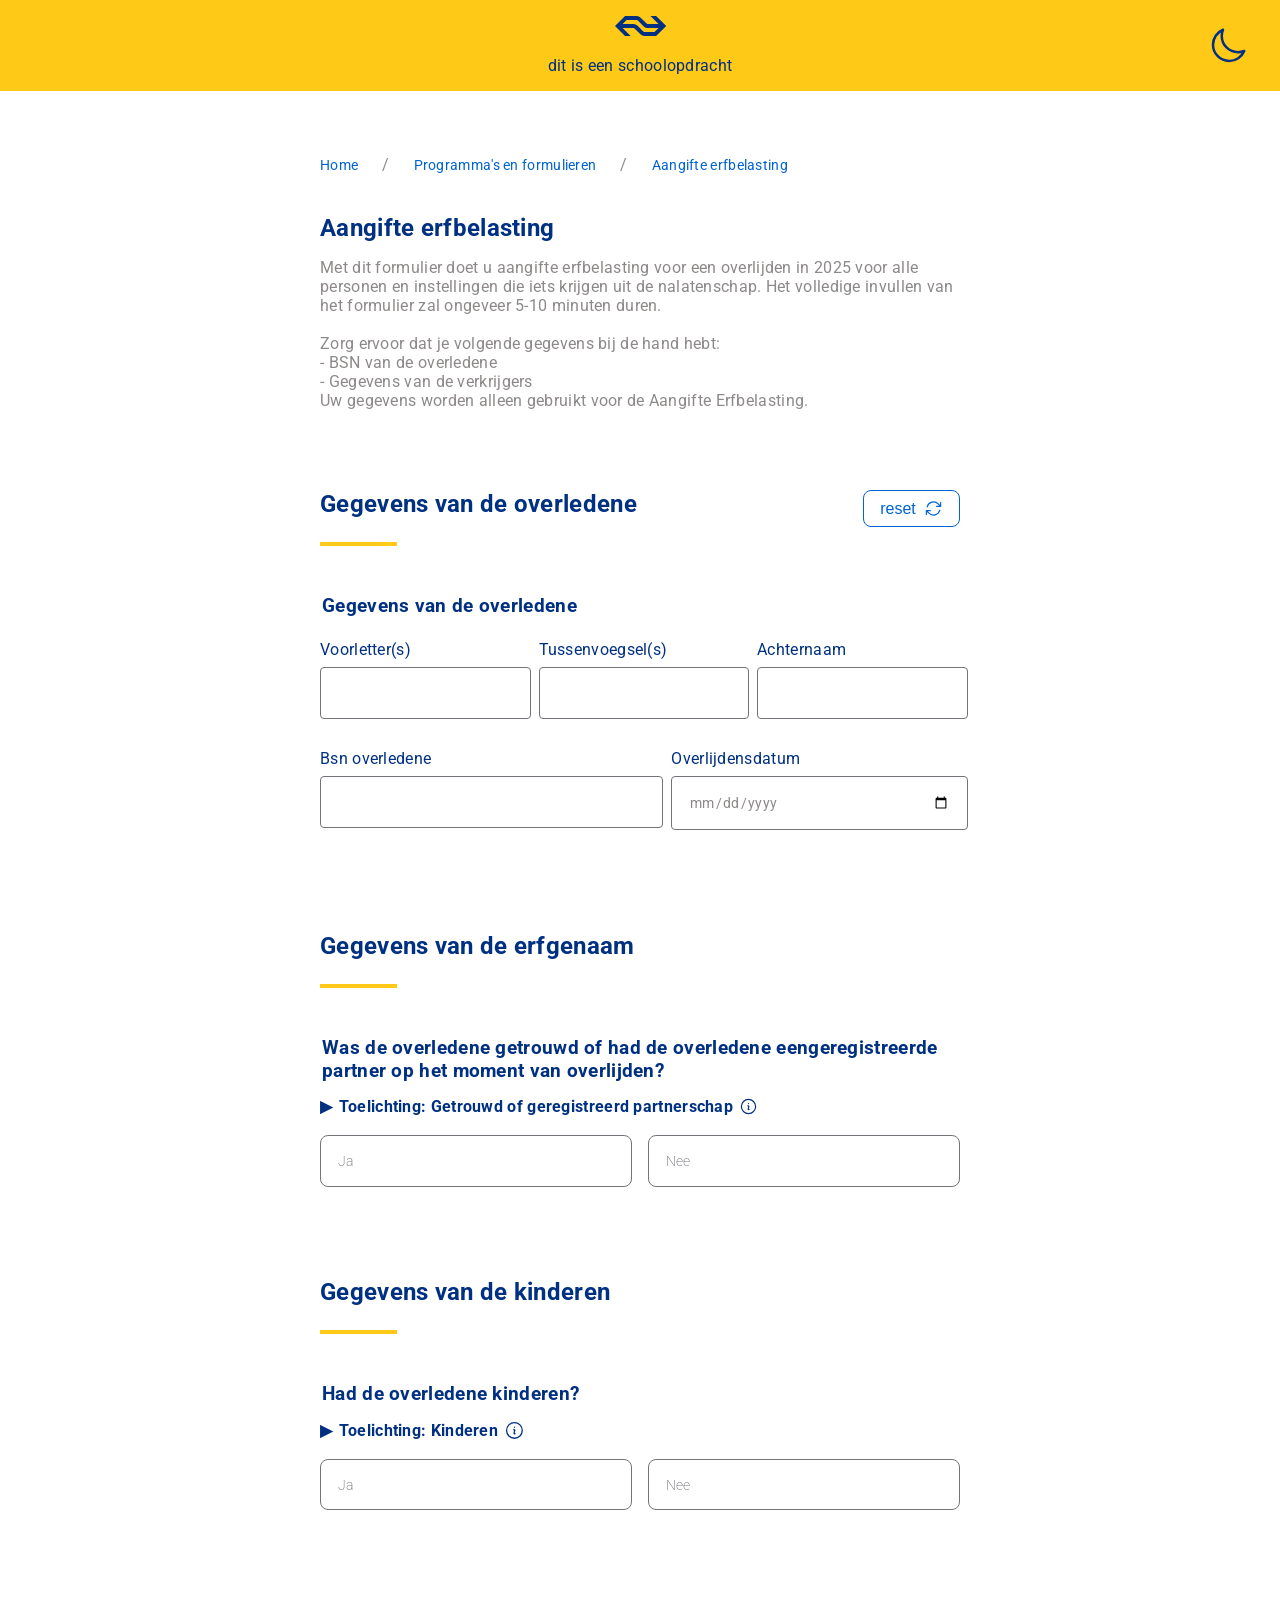
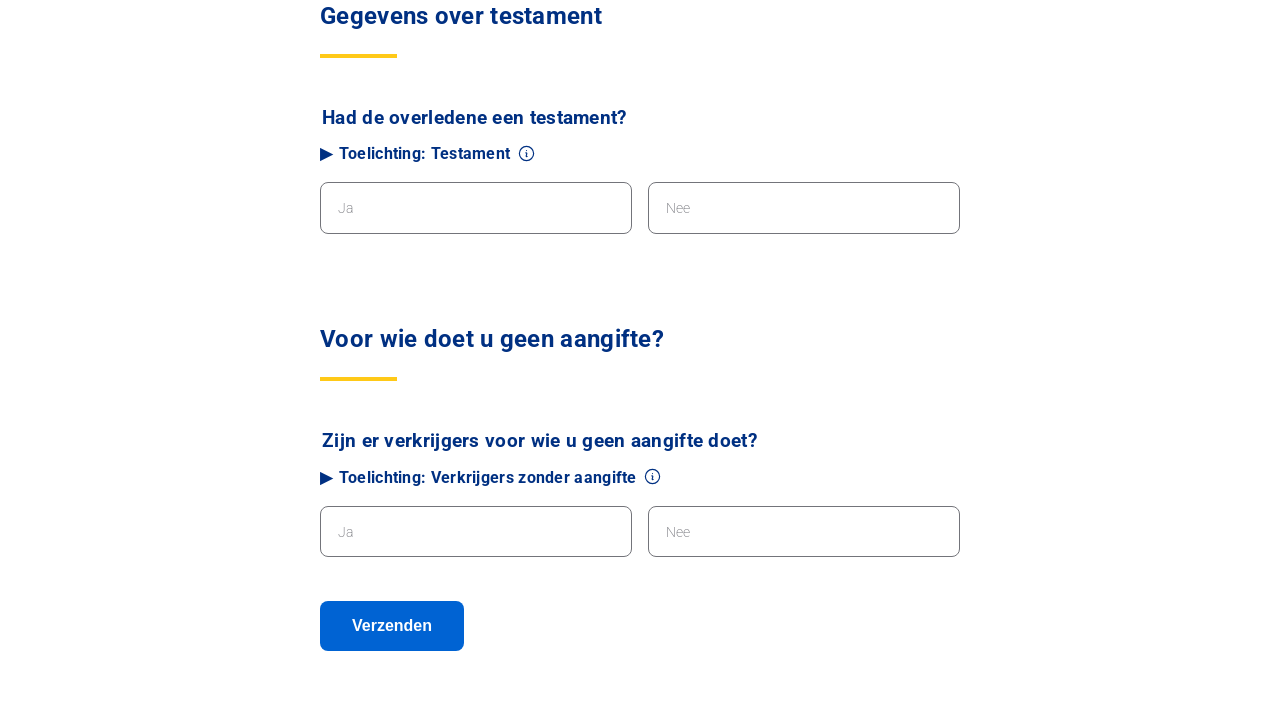
==== commit dc64a138: "javascript en aantal aanpassingen" ====
--- a/index.html
+++ b/index.html
@@ -73,6 +73,7 @@
                     Gegevens van de overledene
                 </h2> 
                 <hr>
+                <button type="button" id="reset-btn">reset</button>
             </div>
             
             <div class="wrapper">
@@ -132,8 +133,8 @@
                     <hr>
                 </div>
 
-                <fieldset class="mainFieldset test" tabindex="0">
-                    <legend>
+                <fieldset class="mainFieldset test">
+                    <legend tabindex="0">
                             Was de overledene getrouwd of had de overledene eengeregistreerde partner op het moment van overlijden?
                     </legend>
 
@@ -221,7 +222,7 @@
                 </div>
 
                 <fieldset class="mainFieldset test" >
-                    <legend>
+                    <legend tabindex="0">
                         Had de overledene kinderen?
                     </legend>
 
@@ -305,7 +306,7 @@
                 </div>
 
                 <fieldset class="mainFieldset test" >
-                    <legend>
+                    <legend tabindex="0">
                         Had de overledene een testament?
                     </legend>
 
@@ -325,7 +326,7 @@
                     <div class="mainHolder">
                         <div class="holder">
                             <label for="1c-4-ja">Ja</label>
-                            <input type="radio" id="1c-4-ja" name="testament" value="ja">
+                            <input type="radio" id="1c-4-ja" name="testament" value="ja" required>
                         </div>
 
                         <div class="holder">
@@ -333,6 +334,7 @@
                             <input type="radio" id="1c-4-nee" name="testament" value="nee">
                         </div>
                     </div>
+                    <p class="error" id="error-testament">Maak een keuze</p>
                         
 
                     <div class="wrapper hidden">
@@ -452,7 +454,7 @@
 
 
             <!-- verkrijgers -->
-            <div class="wrapper">
+            <!-- <div class="wrapper">
                 <div class="subheading">
                     <h2>
                     Voor wie doet u geen aangifte?
@@ -482,7 +484,7 @@
                 <div class="mainHolder">
                     <div class="holder">
                         <label for="3b-1-ja">Ja</label>
-                        <input type="radio" id="3b-1-ja" name="geenAangifte" value="ja">
+                        <input type="radio" id="3b-1-ja" name="geenAangifte" value="ja" required>
                     </div>
 
                     <div class="holder">
@@ -490,6 +492,7 @@
                         <input type="radio" id="3b-1-nee" name="geenAangifte" value="nee">
                     </div>
                 </div>
+                <p class="error" id="error-verkrijger">Maak een keuze</p>
             </fieldset>
 
                 <fieldset class="mainFieldset test verkrijger hidden">
@@ -505,6 +508,7 @@
                         <label for="verkrijger1-voorletters">Voorletter(s)
                             <input id="verkrijger1-voorletters" type="text" >
                         </label>
+                        <p class="error" id="error-verkrijger1-voorletters">Vul voorletters in</p>
                     
                         <label for="verkrijger1-tussenvoegsel">Tussenvoegsel(s)
                             <input id="verkrijger1-tussenvoegsel" type="text">
@@ -513,6 +517,7 @@
                         <label for="verkrijger1-achternaam">Achternaam
                             <input id="verkrijger1-achternaam" type="text" >
                         </label>
+                        <p class="error" id="error-verkrijger1-achternaam">Vul achternaam in</p>
                     </div>
 
                     <fieldset class="mainFieldset test" >
@@ -557,15 +562,17 @@
                 </fieldset>
 
                 <fieldset class="mainFieldset test verkrijger verkrijgerHidden hidden">
-                    <legend>
-                        Verkrijger 2
-                    </legend>
-                    <button class="verkrijgerVerwijderenIndividueel" type="button" aria-label="Verwijder verkrijger 1">
-                <svg xmlns="http://www.w3.org/2000/svg" fill="none" viewBox="0 0 24 24" stroke-width="1.5" stroke="currentColor" class="size-6">
-                    <path stroke-linecap="round" stroke-linejoin="round" d="M5 12h14" />
-                </svg>
-                Verwijder verkrijger
-                </button>
+                    <div class="wrapper-verkrijger-btn">
+                        <legend>
+                            Verkrijger 2
+                        </legend>
+                        <button class="verkrijgerVerwijderenIndividueel" type="button" aria-label="Verwijder verkrijger 2">
+                            <svg xmlns="http://www.w3.org/2000/svg" fill="none" viewBox="0 0 24 24" stroke-width="1.5" stroke="currentColor" class="size-6">
+                                <path stroke-linecap="round" stroke-linejoin="round" d="M5 12h14" />
+                            </svg>
+                            Verwijder verkrijger
+                        </button>
+                    </div>
 
                     <label for="verkrijger2-bsnRsin">Bsn/RSIN
                         <input id="verkrijger2-bsnRsin" type="text" pattern="[0-9]{8,9}" inputmode="numeric" maxlength="9" >
@@ -627,16 +634,18 @@
                 </fieldset>
 
                 <fieldset class="mainFieldset test verkrijger verkrijgerHidden hidden">
-                    <legend>
-                        Verkrijger 3
-                    </legend>
-
-                    <button class="verkrijgerVerwijderenIndividueel" type="button" aria-label="Verwijder verkrijger 1">
-                <svg xmlns="http://www.w3.org/2000/svg" fill="none" viewBox="0 0 24 24" stroke-width="1.5" stroke="currentColor" class="size-6">
-                    <path stroke-linecap="round" stroke-linejoin="round" d="M5 12h14" />
-                </svg>
-                Verwijder verkrijger
-                </button>
+                    
+                    <div class="wrapper-verkrijger-btn">
+                        <legend>
+                            Verkrijger 3
+                        </legend>
+                        <button class="verkrijgerVerwijderenIndividueel" type="button" aria-label="Verwijder verkrijger 3">
+                            <svg xmlns="http://www.w3.org/2000/svg" fill="none" viewBox="0 0 24 24" stroke-width="1.5" stroke="currentColor" class="size-6">
+                                <path stroke-linecap="round" stroke-linejoin="round" d="M5 12h14" />
+                            </svg>
+                            Verwijder verkrijger
+                        </button>
+                    </div>
 
                     <label for="verkrijger3-bsnRsin">Bsn/RSIN
                         <input id="verkrijger3-bsnRsin" type="text" pattern="[0-9]{8,9}" inputmode="numeric" maxlength="9" >
@@ -698,16 +707,17 @@
                 </fieldset>
 
                 <fieldset class="mainFieldset test verkrijger verkrijgerHidden hidden">
-                    <legend>
-                        Verkrijger 4
-                    </legend>
-
-                    <button class="verkrijgerVerwijderenIndividueel" type="button" aria-label="Verwijder verkrijger 1">
-                <svg xmlns="http://www.w3.org/2000/svg" fill="none" viewBox="0 0 24 24" stroke-width="1.5" stroke="currentColor" class="size-6">
-                    <path stroke-linecap="round" stroke-linejoin="round" d="M5 12h14" />
-                </svg>
-                Verwijder verkrijger
-                </button>
+                    <div class="wrapper-verkrijger-btn">
+                        <legend>
+                            Verkrijger 4
+                        </legend>
+                        <button class="verkrijgerVerwijderenIndividueel" type="button" aria-label="Verwijder verkrijger 4">
+                            <svg xmlns="http://www.w3.org/2000/svg" fill="none" viewBox="0 0 24 24" stroke-width="1.5" stroke="currentColor" class="size-6">
+                                <path stroke-linecap="round" stroke-linejoin="round" d="M5 12h14" />
+                            </svg>
+                            Verwijder verkrijger
+                        </button>
+                    </div>
 
                     <label for="verkrijger4-bsnRsin">Bsn/RSIN
                         <input id="verkrijger4-bsnRsin" type="text" pattern="[0-9]{8,9}" inputmode="numeric" maxlength="9" >
@@ -772,11 +782,331 @@
                     <button class="verkrijgerToevoegen hidden" type="button"> <svg xmlns="http://www.w3.org/2000/svg" fill="none" viewBox="0 0 24 24" stroke-width="1.5" stroke="currentColor" class="size-6">
                     <path stroke-linecap="round" stroke-linejoin="round" d="M12 4.5v15m7.5-7.5h-15" />
                     </svg>Voeg verkrijger toe</button>
-                    
-                    <!-- <button class="verkrijgerVerwijderen hidden" type="button"> <svg xmlns="http://www.w3.org/2000/svg" fill="none" viewBox="0 0 24 24" stroke-width="1.5" stroke="currentColor" class="size-6"> <path stroke-linecap="round" stroke-linejoin="round" d="M5 12h14" /> </svg> Verwijder een verkrijger</button> -->
+                </div>
+            </div> -->
+            
+            <div class="wrapper">
+                <div class="subheading">
+                    <h2>Voor wie doet u geen aangifte?</h2>
+                    <hr>
+                </div>
+
+                <fieldset class="mainFieldset test verkrijgerDeel">
+                    <legend>Zijn er verkrijgers voor wie u geen aangifte doet?</legend>
+
+                    <details>
+                        <summary>Toelichting: Verkrijgers zonder aangifte</summary>
+                        <p>Bij deze vraag vult u de gegevens in van de verkrijgers voor wie u geen aangifte doet.</p>
+                        <p>Gaat het om een instelling? Vul dan de naam van de instelling in bij 'achternaam' en het RSIN (niet verplicht).</p> <br>
+                        <p><strong>Legitieme portie</strong></p>
+                        <p>Heeft de overledene in het testament bepaald dat één of meer kinderen niets erven? Dan kunnen zij in bepaalde situaties hun legitieme portie opeisen. Dit is de helft van het erfdeel waar kinderen recht op zouden hebben als er geen testament was.</p>
+                        <p>Kruis 'Ja' aan als de verkrijger voor wie u geen aangifte doet een beroep doet op diens legitieme portie.</p> <br>
+                        <p><strong>RSIN</strong></p>
+                        <p>RSIN staat voor Rechtspersonen en Samenwerkingsverbanden Informatie Nummer. Een RSIN bestaat uit 9 cijfers. Instellingen en bedrijven die ingeschreven staan bij de Kamer van Koophandel krijgen altijd een RSIN, behalve eenmanszaken. Soms plaatst een organisatie haar RSIN of fiscaal identificatienummer op haar eigen website.</p>
+                    </details>
+
+                    <div class="mainHolder">
+                        <div class="holder">
+                            <label for="3b-1-ja">Ja</label>
+                            <input type="radio" id="3b-1-ja" name="geenAangifte" value="ja" required>
+                        </div>
+                        <div class="holder">
+                            <label for="3b-1-nee">Nee</label>
+                            <input type="radio" id="3b-1-nee" name="geenAangifte" value="nee">
+                        </div>
+                    </div>
+                    <p class="error" id="error-verkrijger">Maak een keuze</p>
+                </fieldset>
+
+                <!-- Verkrijger 1 -->
+                <fieldset class="mainFieldset test verkrijger hidden">
+                    <legend>Verkrijger 1</legend>
+
+                    <div class="name">
+                        <div>
+                            <label for="verkrijger1-bsnRsin">Bsn/RSIN
+                                <input id="verkrijger1-bsnRsin" type="text" pattern="[0-9]{8,9}" inputmode="numeric" maxlength="9">
+                            </label>
+                            <p class="error" id="error-verkrijger1-bsnRsin">Vul een geldig BSN/RSIN in (8 of 9 cijfers)</p>
+                        </div>
+                    </div>
+
+                    <div class="name">
+                        <div>
+                            <label for="verkrijger1-voorletters">Voorletter(s)
+                                <input id="verkrijger1-voorletters" type="text" pattern="[A-Za-z]+" title="Vul alleen letters in">
+                            </label>
+                            <p class="error" id="error-verkrijger1-voorletters">Vul voorletters in</p>
+                        </div>
+                        <div>
+                            <label for="verkrijger1-tussenvoegsel">Tussenvoegsel(s)
+                                <input id="verkrijger1-tussenvoegsel" type="text">
+                            </label>
+                        </div>
+                        <div class="achternaam">
+                            <label for="verkrijger1-achternaam">Achternaam
+                                <input id="verkrijger1-achternaam" type="text" pattern="[A-Za-z]+" title="Vul alleen letters in">
+                            </label>
+                            <p class="error" id="error-verkrijger1-achternaam">Vul achternaam in</p>
+                        </div>
+                    </div>
+
+                    <fieldset class="mainFieldset test">
+                        <legend>Krijgt deze verkrijger waarvoor u geen aangifte doet het hele vermogen?</legend>
+                        <div class="mainHolder">
+                            <div class="holder">
+                                <label for="verkrijger1-heleVermogen-ja">Ja</label>
+                                <input type="radio" id="verkrijger1-heleVermogen-ja" name="verkrijger1-heleVermogen" value="ja">
+                            </div>
+                            <div class="holder">
+                                <label for="verkrijger1-heleVermogen-nee">Nee</label>
+                                <input type="radio" id="verkrijger1-heleVermogen-nee" name="verkrijger1-heleVermogen" value="nee">
+                            </div>
+                        </div>
+                        <p class="error" id="error-verkrijger1-heleVermogen">Maak een keuze</p>
+                    </fieldset>
+
+                    <fieldset class="mainFieldset test">
+                        <legend>Doet deze verkrijger een beroep op diens legitieme portie (wettelijke erfdeel)?</legend>
+                        <div class="mainHolder">
+                            <div class="holder">
+                                <label for="verkrijger1-legitiemePortie-ja">Ja</label>
+                                <input type="radio" id="verkrijger1-legitiemePortie-ja" name="verkrijger1-legitiemePortie" value="ja">
+                            </div>
+                            <div class="holder">
+                                <label for="verkrijger1-legitiemePortie-nee">Nee</label>
+                                <input type="radio" id="verkrijger1-legitiemePortie-nee" name="verkrijger1-legitiemePortie" value="nee">
+                            </div>
+                        </div>
+                        <p class="error" id="error-verkrijger1-legitiemePortie">Maak een keuze</p>
+                    </fieldset>
+                </fieldset>
+
+                <!-- Verkrijger 2 -->
+                <fieldset class="mainFieldset test verkrijger verkrijgerHidden hidden">
+                    <div class="wrapper-verkrijger-btn">
+                        <legend>Verkrijger 2</legend>
+                        <button class="verkrijgerVerwijderenIndividueel" type="button" aria-label="Verwijder verkrijger 2">
+                            <svg xmlns="http://www.w3.org/2000/svg" fill="none" viewBox="0 0 24 24" stroke-width="1.5" stroke="currentColor" class="size-6">
+                                <path stroke-linecap="round" stroke-linejoin="round" d="M5 12h14" />
+                            </svg>
+                            Verwijder verkrijger
+                        </button>
+                    </div>
+
+                    <div class="name">
+                        <div>
+                            <label for="verkrijger2-bsnRsin">Bsn/RSIN
+                                <input id="verkrijger2-bsnRsin" type="text" pattern="[0-9]{8,9}" inputmode="numeric" maxlength="9">
+                            </label>
+                            <p class="error" id="error-verkrijger2-bsnRsin">Vul een geldig BSN/RSIN in (8 of 9 cijfers)</p>
+                        </div>
+                    </div>
+
+                    <div class="name">
+                        <div>
+                            <label for="verkrijger2-voorletters">Voorletter(s)
+                                <input id="verkrijger2-voorletters" type="text" pattern="[A-Za-z]+" title="Vul alleen letters in">
+                            </label>
+                            <p class="error" id="error-verkrijger2-voorletters">Vul voorletters in</p>
+                        </div>
+                        <div>
+                            <label for="verkrijger2-tussenvoegsel">Tussenvoegsel(s)
+                                <input id="verkrijger2-tussenvoegsel" type="text">
+                            </label>
+                        </div>
+                        <div class="achternaam">
+                            <label for="verkrijger2-achternaam">Achternaam
+                                <input id="verkrijger2-achternaam" type="text" pattern="[A-Za-z]+" title="Vul alleen letters in">
+                            </label>
+                            <p class="error" id="error-verkrijger2-achternaam">Vul achternaam in</p>
+                        </div>
+                    </div>
+
+                    <fieldset class="mainFieldset test">
+                        <legend>Krijgt deze verkrijger waarvoor u geen aangifte doet het hele vermogen?</legend>
+                        <div class="mainHolder">
+                            <div class="holder">
+                                <label for="verkrijger2-heleVermogen-ja">Ja</label>
+                                <input type="radio" id="verkrijger2-heleVermogen-ja" name="verkrijger2-heleVermogen" value="ja">
+                            </div>
+                            <div class="holder">
+                                <label for="verkrijger2-heleVermogen-nee">Nee</label>
+                                <input type="radio" id="verkrijger2-heleVermogen-nee" name="verkrijger2-heleVermogen" value="nee">
+                            </div>
+                        </div>
+                        <p class="error" id="error-verkrijger2-heleVermogen">Maak een keuze</p>
+                    </fieldset>
+
+                    <fieldset class="mainFieldset test">
+                        <legend>Doet deze verkrijger een beroep op diens legitieme portie (wettelijke erfdeel)?</legend>
+                        <div class="mainHolder">
+                            <div class="holder">
+                                <label for="verkrijger2-legitiemePortie-ja">Ja</label>
+                                <input type="radio" id="verkrijger2-legitiemePortie-ja" name="verkrijger2-legitiemePortie" value="ja">
+                            </div>
+                            <div class="holder">
+                                <label for="verkrijger2-legitiemePortie-nee">Nee</label>
+                                <input type="radio" id="verkrijger2-legitiemePortie-nee" name="verkrijger2-legitiemePortie" value="nee">
+                            </div>
+                        </div>
+                        <p class="error" id="error-verkrijger2-legitiemePortie">Maak een keuze</p>
+                    </fieldset>
+                </fieldset>
+
+                <!-- Verkrijger 3 -->
+                <fieldset class="mainFieldset test verkrijger verkrijgerHidden hidden">
+                    <div class="wrapper-verkrijger-btn">
+                        <legend>Verkrijger 3</legend>
+                        <button class="verkrijgerVerwijderenIndividueel" type="button" aria-label="Verwijder verkrijger 3">
+                            <svg xmlns="http://www.w3.org/2000/svg" fill="none" viewBox="0 0 24 24" stroke-width="1.5" stroke="currentColor" class="size-6">
+                                <path stroke-linecap="round" stroke-linejoin="round" d="M5 12h14" />
+                            </svg>
+                            Verwijder verkrijger
+                        </button>
+                    </div>
+
+                    <div class="name">
+                        <div>
+                            <label for="verkrijger3-bsnRsin">Bsn/RSIN
+                                <input id="verkrijger3-bsnRsin" type="text" pattern="[0-9]{8,9}" inputmode="numeric" maxlength="9">
+                            </label>
+                            <p class="error" id="error-verkrijger3-bsnRsin">Vul een geldig BSN/RSIN in (8 of 9 cijfers)</p>
+                        </div>
+                    </div>
+
+                    <div class="name">
+                        <div>
+                            <label for="verkrijger3-voorletters">Voorletter(s)
+                                <input id="verkrijger3-voorletters" type="text" pattern="[A-Za-z]+" title="Vul alleen letters in">
+                            </label>
+                            <p class="error" id="error-verkrijger3-voorletters">Vul voorletters in</p>
+                        </div>
+                        <div>
+                            <label for="verkrijger3-tussenvoegsel">Tussenvoegsel(s)
+                                <input id="verkrijger3-tussenvoegsel" type="text">
+                            </label>
+                        </div>
+                        <div class="achternaam">
+                            <label for="verkrijger3-achternaam">Achternaam
+                                <input id="verkrijger3-achternaam" type="text" pattern="[A-Za-z]+" title="Vul alleen letters in">
+                            </label>
+                            <p class="error" id="error-verkrijger3-achternaam">Vul achternaam in</p>
+                        </div>
+                    </div>
+
+                    <fieldset class="mainFieldset test">
+                        <legend>Krijgt deze verkrijger waarvoor u geen aangifte doet het hele vermogen?</legend>
+                        <div class="mainHolder">
+                            <div class="holder">
+                                <label for="verkrijger3-heleVermogen-ja">Ja</label>
+                                <input type="radio" id="verkrijger3-heleVermogen-ja" name="verkrijger3-heleVermogen" value="ja">
+                            </div>
+                            <div class="holder">
+                                <label for="verkrijger3-heleVermogen-nee">Nee</label>
+                                <input type="radio" id="verkrijger3-heleVermogen-nee" name="verkrijger3-heleVermogen" value="nee">
+                            </div>
+                        </div>
+                        <p class="error" id="error-verkrijger3-heleVermogen">Maak een keuze</p>
+                    </fieldset>
+
+                    <fieldset class="mainFieldset test">
+                        <legend>Doet deze verkrijger een beroep op diens legitieme portie (wettelijke erfdeel)?</legend>
+                        <div class="mainHolder">
+                            <div class="holder">
+                                <label for="verkrijger3-legitiemePortie-ja">Ja</label>
+                                <input type="radio" id="verkrijger3-legitiemePortie-ja" name="verkrijger3-legitiemePortie" value="ja">
+                            </div>
+                            <div class="holder">
+                                <label for="verkrijger3-legitiemePortie-nee">Nee</label>
+                                <input type="radio" id="verkrijger3-legitiemePortie-nee" name="verkrijger3-legitiemePortie" value="nee">
+                            </div>
+                        </div>
+                        <p class="error" id="error-verkrijger3-legitiemePortie">Maak een keuze</p>
+                    </fieldset>
+                </fieldset>
+
+                <!-- Verkrijger 4 -->
+                <fieldset class="mainFieldset test verkrijger verkrijgerHidden hidden">
+                    <div class="wrapper-verkrijger-btn">
+                        <legend>Verkrijger 4</legend>
+                        <button class="verkrijgerVerwijderenIndividueel" type="button" aria-label="Verwijder verkrijger 4">
+                            <svg xmlns="http://www.w3.org/2000/svg" fill="none" viewBox="0 0 24 24" stroke-width="1.5" stroke="currentColor" class="size-6">
+                                <path stroke-linecap="round" stroke-linejoin="round" d="M5 12h14" />
+                            </svg>
+                            Verwijder verkrijger
+                        </button>
+                    </div>
+
+                    <div class="name">
+                        <div>
+                            <label for="verkrijger4-bsnRsin">Bsn/RSIN
+                                <input id="verkrijger4-bsnRsin" type="text" pattern="[0-9]{8,9}" inputmode="numeric" maxlength="9">
+                            </label>
+                            <p class="error" id="error-verkrijger4-bsnRsin">Vul een geldig BSN/RSIN in (8 of 9 cijfers)</p>
+                        </div>
+                    </div>
+
+                    <div class="name">
+                        <div>
+                            <label for="verkrijger4-voorletters">Voorletter(s)
+                                <input id="verkrijger4-voorletters" type="text" pattern="[A-Za-z]+" title="Vul alleen letters in">
+                            </label>
+                            <p class="error" id="error-verkrijger4-voorletters">Vul voorletters in</p>
+                        </div>
+                        <div>
+                            <label for="verkrijger4-tussenvoegsel">Tussenvoegsel(s)
+                                <input id="verkrijger4-tussenvoegsel" type="text">
+                            </label>
+                        </div>
+                        <div class="achternaam">
+                            <label for="verkrijger4-achternaam">Achternaam
+                                <input id="verkrijger4-achternaam" type="text" pattern="[A-Za-z]+" title="Vul alleen letters in">
+                            </label>
+                            <p class="error" id="error-verkrijger4-achternaam">Vul achternaam in</p>
+                        </div>
+                    </div>
+
+                    <fieldset class="mainFieldset test">
+                        <legend>Krijgt deze verkrijger waarvoor u geen aangifte doet het hele vermogen?</legend>
+                        <div class="mainHolder">
+                            <div class="holder">
+                                <label for="verkrijger4-heleVermogen-ja">Ja</label>
+                                <input type="radio" id="verkrijger4-heleVermogen-ja" name="verkrijger4-heleVermogen" value="ja">
+                            </div>
+                            <div class="holder">
+                                <label for="verkrijger4-heleVermogen-nee">Nee</label>
+                                <input type="radio" id="verkrijger4-heleVermogen-nee" name="verkrijger4-heleVermogen" value="nee">
+                            </div>
+                        </div>
+                        <p class="error" id="error-verkrijger4-heleVermogen">Maak een keuze</p>
+                    </fieldset>
+
+                    <fieldset class="mainFieldset test">
+                        <legend>Doet deze verkrijger een beroep op diens legitieme portie (wettelijke erfdeel)?</legend>
+                        <div class="mainHolder">
+                            <div class="holder">
+                                <label for="verkrijger4-legitiemePortie-ja">Ja</label>
+                                <input type="radio" id="verkrijger4-legitiemePortie-ja" name="verkrijger4-legitiemePortie" value="ja">
+                            </div>
+                            <div class="holder">
+                                <label for="verkrijger4-legitiemePortie-nee">Nee</label>
+                                <input type="radio" id="verkrijger4-legitiemePortie-nee" name="verkrijger4-legitiemePortie" value="nee">
+                            </div>
+                        </div>
+                        <p class="error" id="error-verkrijger4-legitiemePortie">Maak een keuze</p>
+                    </fieldset>
+                </fieldset>
+
+                <div class="verkrijgerKnoppen">
+                    <button class="verkrijgerToevoegen hidden" type="button">
+                        <svg xmlns="http://www.w3.org/2000/svg" fill="none" viewBox="0 0 24 24" stroke-width="1.5" stroke="currentColor" class="size-6">
+                            <path stroke-linecap="round" stroke-linejoin="round" d="M12 4.5v15m7.5-7.5h-15" />
+                        </svg>
+                        Voeg verkrijger toe
+                    </button>
                 </div>
             </div>
-            
 
                 <button type="submit">Verzenden</button>
         </form>
--- a/styles/style.css
+++ b/styles/style.css
@@ -166,6 +166,38 @@
     border: none;
 } */
 
+#reset-btn{
+    background-color: transparent;
+    color: var(--colour-text-secondary);
+    border: 1px solid var(--colour-text-secondary);
+    margin-top: 2em;
+    padding: 0.5em 1em;
+    font-weight: normal;
+    border-radius: 8px;
+    cursor: pointer;
+    transition: 0.3s;
+    display: flex;
+    align-items: center;
+    gap: 0.5em;
+
+    &::after{
+        content: "";
+        display: inline-block;
+        width: 1.2em;
+        height: 1.2em;
+
+        background-color: var(--colour-text-secondary);
+        mask-image: url("data:image/svg+xml,%3Csvg xmlns='http://www.w3.org/2000/svg' fill='none' viewBox='0 0 24 24' stroke-width='1.5' stroke='currentColor'%3E%3Cpath stroke-linecap='round' stroke-linejoin='round' d='M16.023 9.348h4.992v-.001M2.985 19.644v-4.992m0 0h4.992m-4.993 0 3.181 3.183a8.25 8.25 0 0 0 13.803-3.7M4.031 9.865a8.25 8.25 0 0 1 13.803-3.7l3.181 3.182m0-4.991v4.99' /%3E%3C/svg%3E");
+
+        mask-size: contain;
+        mask-repeat: no-repeat;
+    }
+
+    &:hover{
+        background-color: var(--colour-secondary-background);
+    }
+}
+
 .name{
     display: flex;
     flex-direction: row;
@@ -221,17 +253,22 @@
 }
 
 
-.mainFieldset input, .holder label{
+.mainFieldset input, .holder label {
     font-size: 14px;
 }
 
-.holder label:hover{
+.holder label {
+    border: 1px solid #73747A;
+}
+
+.holder label:hover {
     border: 1px solid #73747A;
     background-color: var(--colour-secondary-background);
 }
 
 .holder:has(input:checked) label {
-    border: 3px solid var(--colour-text-secondary);
+    border: 1px solid var(--colour-text-secondary);
+    box-shadow: inset 0 0 0 2px var(--colour-text-secondary);
 }
 
 .holder:has(input:checked) label:hover {
@@ -282,6 +319,11 @@
         display: inline-flex;
         align-items: center;
         gap: 0.4em;
+        font-size: 0.7em;
+
+        &:hover{
+            cursor: pointer;
+        }
     }
 
     & summary::before {
@@ -293,15 +335,16 @@
         transform: rotate(90deg);
     }
 
-    & summary::after{
+    & summary::after {
         content: "";
         display: inline-block;
-        width: 20px;
-        height: 20px;
-
-        background-image: url("data:image/svg+xml,%3Csvg xmlns='http://www.w3.org/2000/svg' fill='none' viewBox='0 0 24 24' stroke-width='1.5' stroke='%23003082' class='size-6'%3E%3Cpath stroke-linecap='round' stroke-linejoin='round' d='m11.25 11.25.041-.02a.75.75 0 0 1 1.063.852l-.708 2.836a.75.75 0 0 0 1.063.853l.041-.021M21 12a9 9 0 1 1-18 0 9 9 0 0 1 18 0Zm-9-3.75h.008v.008H12V8.25Z'/%3E%3C/svg%3E");
-
-        background-size: contain;
+        width: 1.2em;
+        height: 1.2em;
+
+        background-color: var(--colour-text);
+        mask-image: url("data:image/svg+xml,%3Csvg xmlns='http://www.w3.org/2000/svg' fill='none' viewBox='0 0 24 24' stroke-width='1.5' stroke='currentColor' class='size-6'%3E%3Cpath stroke-linecap='round' stroke-linejoin='round' d='m11.25 11.25.041-.02a.75.75 0 0 1 1.063.852l-.708 2.836a.75.75 0 0 0 1.063.853l.041-.021M21 12a9 9 0 1 1-18 0 9 9 0 0 1 18 0Zm-9-3.75h.008v.008H12V8.25Z'/%3E%3C/svg%3E");
+        mask-size: contain;
+        mask-repeat: no-repeat;
     }
 
     & p{
@@ -323,6 +366,7 @@
 
 .subheading{
     margin: 5em 0 3em 0;
+    position: relative;
 }
 
 
@@ -355,7 +399,10 @@
 fieldset:has(#protocolNummer:user-invalid) #error-protocolNummer,
 fieldset:has(#notaris-voorletters:user-invalid) #error-notaris-voorletters,
 fieldset:has(#notaris-tussenvoegsel:user-invalid) #error-notaris-tussenvoegsel,
-fieldset:has(#notaris-achternaam:user-invalid) #error-notaris-achternaam {
+fieldset:has(#notaris-achternaam:user-invalid) #error-notaris-achternaam,
+fieldset:has(#verkrijger1-voorletters:user-invalid) #error-verkrijger1-voorletters,
+fieldset:has(#verkrijger1-achternaam:user-invalid) #error-verkrijger1-achternaam
+ {
      display: flex;
     display: flex;
     align-items: center;
@@ -521,7 +568,7 @@
     margin-bottom: 2em;
     font-size: 14px;
     background-color: var(--colour-background);
-    color: var(--colour-text);
+    color: #003082;
 }
 
 button:has(svg):hover{
@@ -574,70 +621,10 @@
   display: block;
 }
 
-/* mediaqueries */
-@media (max-width: 1024px) {
-	.container{
-		max-width: 1024px;
-	}
-
-    section{
-        margin: 1em 10em 4em 10em;
-    }
-}
-
-@media (max-width: 768px) {
-	.container{
-		max-width: 768px;
-	}
-
-    section{
-        margin: 1em 2em 4em 2em;
-    }
-
-    .name, ul{
-        flex-wrap: wrap;
-    }
-
-    ul{
-        gap: 0.5em;
-    }
-
-    .mainHolder, .verkrijgerKnoppen{
-        flex-direction: column;
-    }
-
-    .verkrijgerKnoppen{
-        gap: 0;
-    }
-
-    h1{
-        font-size: 1.5em;
-    }
-
-    h2{
-        font-size: 1.2em;
-    }
-
-    legend, label, p, .mainFieldset input, .holder label, button {
-        font-size: 0.8em;
-    }
-}
-
-
-
 button:disabled {
     opacity: 0.4;
     cursor: not-allowed;
 }
-
-/* input.aangeraakt:invalid {
-    border: 2px solid red;
-}
-
-input.aangeraakt:valid {
-    border: 2px solid green;
-} */
-
 .no-js .verkrijgerVerwijderenIndividueel {
     display: none;
 } 
@@ -647,9 +634,10 @@
     font-size: 14px;
     background-color: var(--colour-secondary-background);
     color: var(--colour-text);
-    align-self: flex-end; /* Uitlijnen rechts in de fieldset */
-}
-
+    display: flex;
+    align-items: center;
+    gap: 0.4em;
+}
 .verkrijgerVerwijderenIndividueel:hover {
     background-color: #c4c4c8;
 }
@@ -666,6 +654,92 @@
 *:focus{
     outline: 2px solid var(--colour-text-secondary);
     outline-offset: 2px;
+}
+
+/* mediaqueries */
+@media (min-width: 1440px) {
+    details{
+        & summary{
+            font-size: 1em;
+        }
+    }
+}
+
+@media (max-width: 1024px) {
+	.container{
+		max-width: 1024px;
+	}
+
+    section{
+        margin: 1em 10em 4em 10em;
+    }
+}
+
+@media (min-width: 769px){
+    details{
+        & summary{
+            font-size: 1em;
+        }
+    }
+
+    #reset-btn{
+        font-size: 1em;
+        position: absolute;
+        top: 0;
+        right: 0;
+        margin-top: 0;
+    }
+
+    .wrapper-verkrijger-btn{
+        display: flex;
+        justify-content: space-between;
+        align-items: center;
+        gap: 2em;
+    }
+}
+
+@media (max-width: 768px) {
+	.container{
+		max-width: 768px;
+	}
+
+    section{
+        margin: 1em 2em 4em 2em;
+    }
+
+    .name, ul{
+        flex-wrap: wrap;
+    }
+
+    ul{
+        gap: 0.5em;
+    }
+
+    .mainHolder, .verkrijgerKnoppen{
+        flex-direction: row;
+        gap: 0.5em;
+    }
+
+    .verkrijgerKnoppen{
+        gap: 0;
+    }
+
+    h1{
+        font-size: 1.5em;
+    }
+
+    h2{
+        font-size: 1.2em;
+    }
+
+    legend, label, p, .mainFieldset input, .holder label, button {
+        font-size: 0.8em;
+    }
+    
+    details summary::after {
+        width: 16px;
+        height:16px;
+    }
 }
 
 @keyframes appear{
@@ -678,4 +752,5 @@
 		opacity: 1;
 		scale: 1;
 	}
-}+}
+
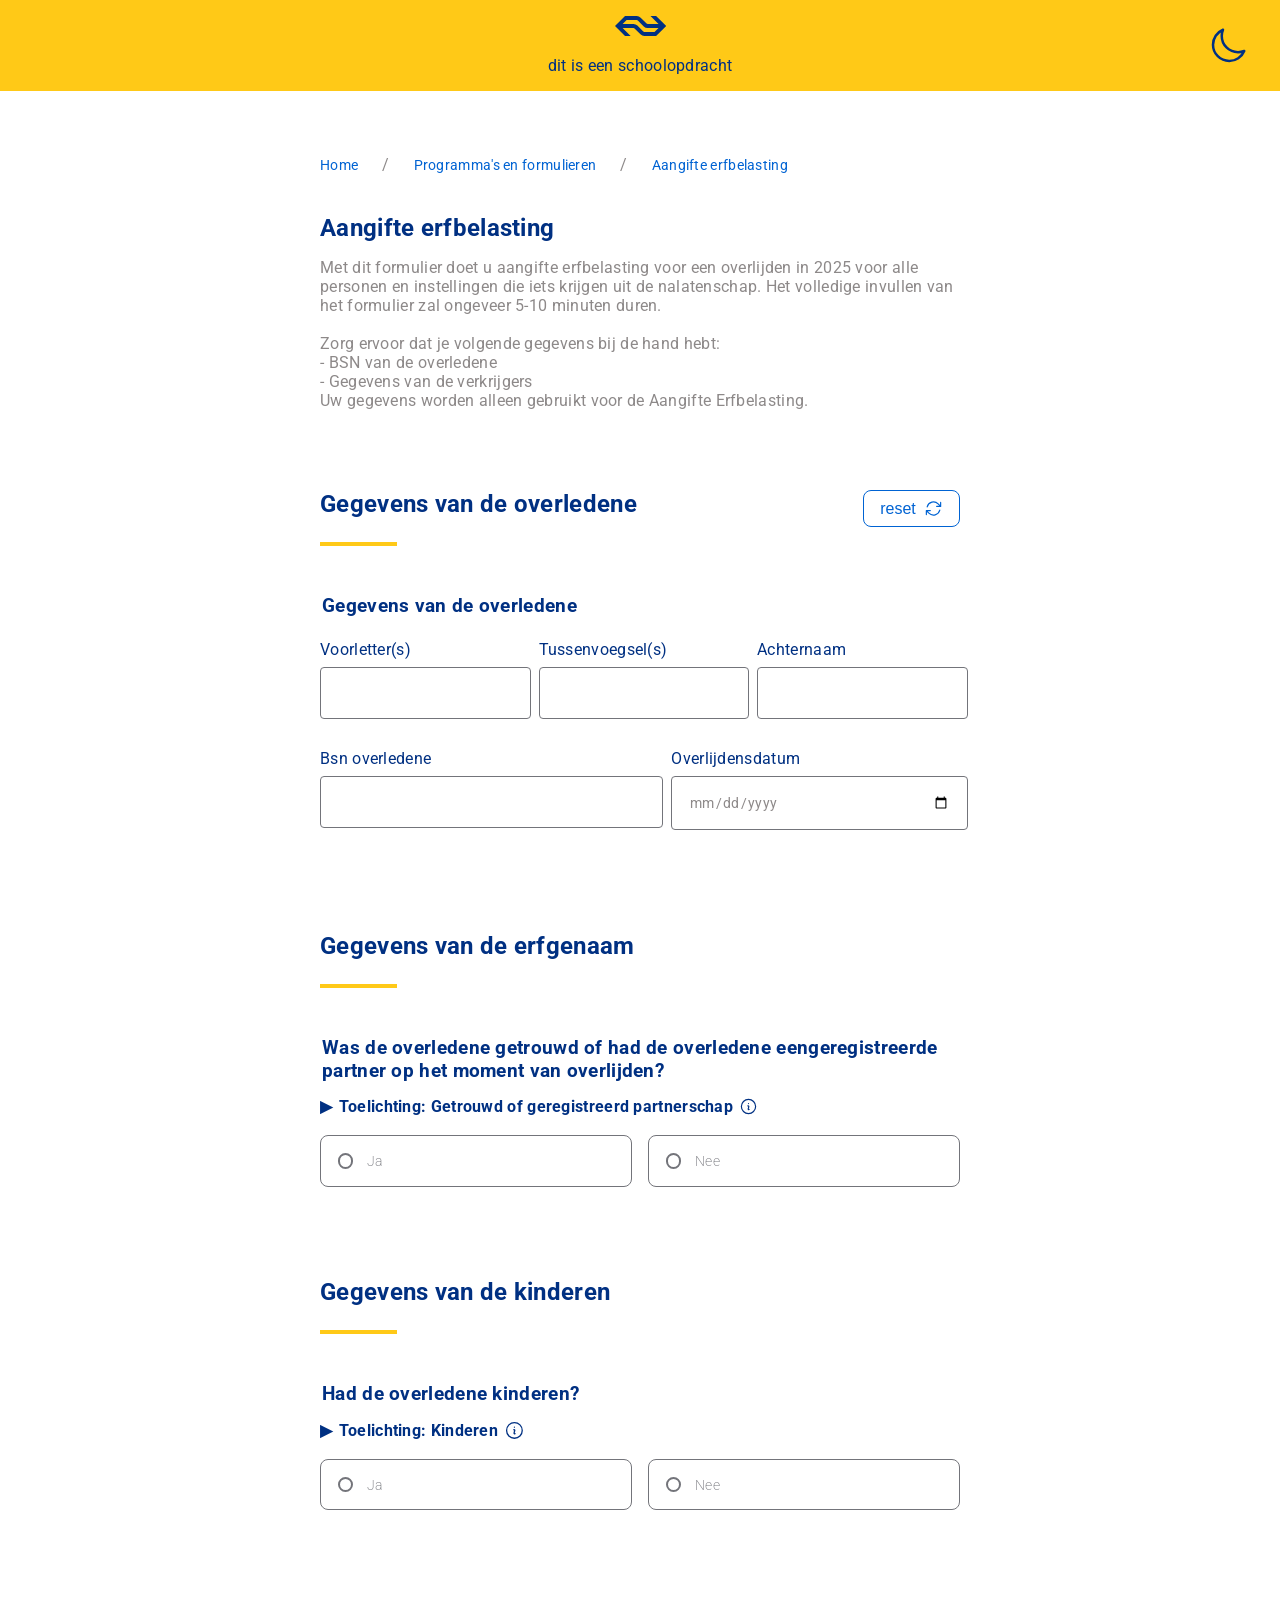
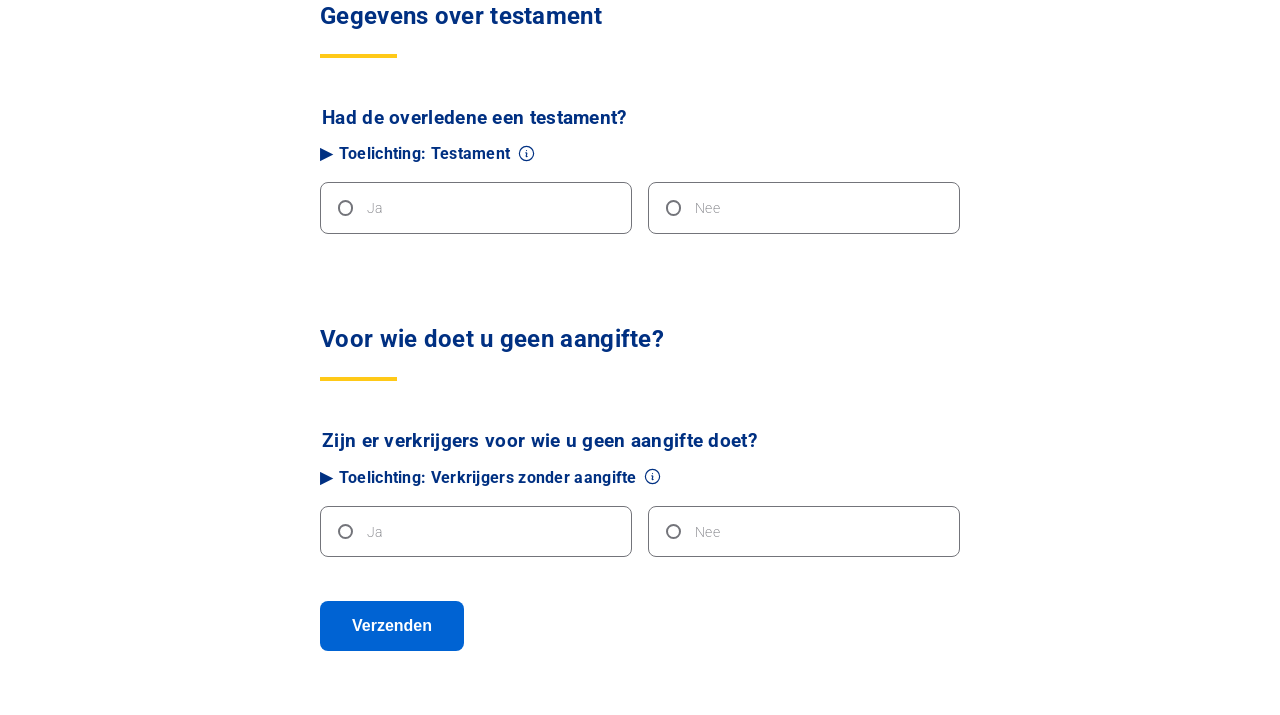
==== commit cb1c1276: "final update - oneindig verkrijgers" ====
--- a/index.html
+++ b/index.html
@@ -2,7 +2,6 @@
 <html class="no-js" lang="nl">
 <head>
     <meta charset="UTF-8">
-    <meta name="viewport" content="width=device-width, initial-scale=1.0">
     <title>Aangifte erfbelasting</title>
 
     <link href="styles/style.css" rel="stylesheet">
@@ -67,7 +66,7 @@
 
     <!-- form deel 1 -->
     <section>
-        <form action="/bevestiging.html" method="get">
+        <form action="bevestiging.html" method="get">
             <div class="subheading">
                 <h2>
                     Gegevens van de overledene
@@ -85,8 +84,7 @@
                     <div class="name">
                         <div>
                             <label for="overledene-voorletters">Voorletter(s)
-                                <input id="overledene-voorletters" type="text" required pattern="[A-Za-z]+" title="Vul alleen letters in">
-                                <!-- error met span -->
+                                <input id="overledene-voorletters" type="text" required pattern="[A-Za-z]+" title="Vul alleen letters in" aria-invalid="true" aria-describedby="error-overledene-voorletters">
                             </label>
                             <p class="error" id="error-overledene-voorletters">Vul voorletters in</p>
                         </div>
@@ -99,7 +97,7 @@
                     
                         <div class="achternaam">
                             <label for="overledene-achternaam">Achternaam
-                                <input id="overledene-achternaam" type="text" required pattern="[A-Za-z]+" title="Vul alleen letters in">
+                                <input id="overledene-achternaam" type="text" required pattern="[A-Za-z]+" title="Vul alleen letters in" aria-invalid="true" aria-describedby="error-overledene-achternaam">
                             </label>
                             <p class="error" id="error-overledene-achternaam">Vul achternaam in</p>
                         </div>
@@ -108,7 +106,7 @@
                     <div class="name">
                         <div>
                             <label for="bsn">Bsn overledene
-                                <input id="bsn" type="text" pattern="[0-9]{8,9}" inputmode="numeric" maxlength="9" required>
+                                <input id="bsn" type="text" pattern="[0-9]{8,9}" inputmode="numeric" maxlength="9" required aria-invalid="true" aria-describedby="error-ongeldige-bsn">
                             </label>
                             <p class="error" id="error-ongeldige-bsn">Vul een geldig BSN in (8 of 9 cijfers)</p>
                         </div>
@@ -339,7 +337,7 @@
 
                     <div class="wrapper hidden">
                         <label for="protocolNummer">Protocolnummer notaris
-                            <input id="protocolNummer" type="text" pattern="[0-9]{6}" inputmode="numeric" maxlength="6">
+                            <input id="protocolNummer" type="text" pattern="[0-9]{6}" inputmode="numeric" maxlength="6" title="Vul een geldig protocolnummer in. Moet uit 6 cijfers bestaan." aria-invalid="true" aria-describedby="error-protocolNummer">
                         </label>
                         <p class="error" id="error-protocolNummer">Vul een geldig protocolnummer in. Moet uit 6 cijfers bestaan.</p>
 
@@ -347,9 +345,10 @@
                         <div class="name">
                             <div>
                                 <label for="notaris-voorletters">Voorletter(s)
-                                    <input id="notaris-voorletters" type="text" pattern="[A-Za-z]+" title="Vul alleen letters in">
+                                    <input id="notaris-voorletters" type="text" pattern="[A-Za-z]+" title="Vul alleen letters in" aria-invalid="true" aria-describedby="error-notaris-voorletters">
                                 </label>
                                 <p class="error" id="error-notaris-voorletters">Vul voorletters in</p>
+                                <!-- werkt niet omdat het niet required is -->
                             </div>
                         
                             <div>
@@ -360,7 +359,7 @@
                             
                             <div class="achternaam">
                                 <label for="notaris-achternaam">Achternaam
-                                    <input id="notaris-achternaam" type="text" pattern="[A-Za-z]+" title="Vul alleen letters in">
+                                    <input id="notaris-achternaam" type="text" pattern="[A-Za-z]+" title="Vul alleen letters in" aria-invalid="true" aria-describedby="error-notaris-achternaam">
                                 </label>
                                 <p class="error" id="error-notaris-achternaam">Vul achternaam in</p>
                             </div>
@@ -387,6 +386,7 @@
                             </label>
                             <datalist id="steden-lijst">
                                 <option value="Amsterdam">
+                                <option value="Abcoude">
                                 <option value="Rotterdam">
                                 <option value="Den Haag">
                                 <option value="Utrecht">
@@ -442,7 +442,7 @@
 
                         <div>
                             <label for="datumTestament">Datum testament of laatste wijziging
-                                <input id="datumTestament" type="date" name="datumTestament">
+                                <input id="datumTestament" type="date" name="datumTestament" aria-invalid="true" aria-describedby="error-datumTestament">
                             </label>
                             <p class="error" id="error-datumTestament">Kies een datum</p>
                         </div>
@@ -822,10 +822,27 @@
                 <fieldset class="mainFieldset test verkrijger hidden">
                     <legend>Verkrijger 1</legend>
 
+                    <!-- vragen of het een persoon of instelling is -->
+                    <fieldset class="mainFieldset instellingOfPersoon">
+                        <legend>Gaat het om een persoon of instelling?</legend>
+                        <div class="mainHolder">
+                            <div class="holder">
+                            <label for="verkrijger1-type-persoon">Persoon</label>
+                            <input type="radio" id="verkrijger1-type-persoon" 
+                                    name="verkrijger1-type" value="persoon" required checked>
+                            </div>
+                            <div class="holder">
+                            <label for="verkrijger1-type-instelling">Instelling</label>
+                            <input type="radio" id="verkrijger1-type-instelling" 
+                                    name="verkrijger1-type" value="instelling">
+                            </div>
+                        </div>
+                    </fieldset>
+
                     <div class="name">
                         <div>
                             <label for="verkrijger1-bsnRsin">Bsn/RSIN
-                                <input id="verkrijger1-bsnRsin" type="text" pattern="[0-9]{8,9}" inputmode="numeric" maxlength="9">
+                                <input id="verkrijger1-bsnRsin" type="text" pattern="[0-9]{8,9}" inputmode="numeric" maxlength="9" title="Vul een geldig BSN/RSIN in (8 of 9 cijfers)" aria-invalid="true" aria-describedby="error-verkrijger1-bsnRsin">
                             </label>
                             <p class="error" id="error-verkrijger1-bsnRsin">Vul een geldig BSN/RSIN in (8 of 9 cijfers)</p>
                         </div>
@@ -834,7 +851,7 @@
                     <div class="name">
                         <div>
                             <label for="verkrijger1-voorletters">Voorletter(s)
-                                <input id="verkrijger1-voorletters" type="text" pattern="[A-Za-z]+" title="Vul alleen letters in">
+                                <input id="verkrijger1-voorletters" type="text" pattern="[A-Za-z]+" title="Vul alleen letters in" aria-invalid="true" aria-describedby="error-verkrijger1-voorletters">
                             </label>
                             <p class="error" id="error-verkrijger1-voorletters">Vul voorletters in</p>
                         </div>
@@ -844,8 +861,9 @@
                             </label>
                         </div>
                         <div class="achternaam">
-                            <label for="verkrijger1-achternaam">Achternaam
-                                <input id="verkrijger1-achternaam" type="text" pattern="[A-Za-z]+" title="Vul alleen letters in">
+                            <label for="verkrijger1-achternaam">
+                                <span>Achternaam</span>
+                                <input id="verkrijger1-achternaam" type="text" pattern="[A-Za-z]+" title="Vul alleen letters in" aria-invalid="true" aria-describedby="error-verkrijger1-achternaam">
                             </label>
                             <p class="error" id="error-verkrijger1-achternaam">Vul achternaam in</p>
                         </div>
@@ -886,6 +904,8 @@
                 <fieldset class="mainFieldset test verkrijger verkrijgerHidden hidden">
                     <div class="wrapper-verkrijger-btn">
                         <legend>Verkrijger 2</legend>
+
+                        
                         <button class="verkrijgerVerwijderenIndividueel" type="button" aria-label="Verwijder verkrijger 2">
                             <svg xmlns="http://www.w3.org/2000/svg" fill="none" viewBox="0 0 24 24" stroke-width="1.5" stroke="currentColor" class="size-6">
                                 <path stroke-linecap="round" stroke-linejoin="round" d="M5 12h14" />
@@ -893,11 +913,26 @@
                             Verwijder verkrijger
                         </button>
                     </div>
+                    <fieldset class="mainFieldset instellingOfPersoon">
+                        <legend>Gaat het om een persoon of instelling?</legend>
+                        <div class="mainHolder">
+                            <div class="holder">
+                            <label for="verkrijger2-type-persoon">Persoon</label>
+                            <input type="radio" id="verkrijger2-type-persoon" 
+                                    name="verkrijger2-type" value="persoon" required checked>
+                            </div>
+                            <div class="holder">
+                            <label for="verkrijger2-type-instelling">Instelling</label>
+                            <input type="radio" id="verkrijger2-type-instelling" 
+                                    name="verkrijger2-type" value="instelling">
+                            </div>
+                        </div>
+                    </fieldset>
 
                     <div class="name">
                         <div>
                             <label for="verkrijger2-bsnRsin">Bsn/RSIN
-                                <input id="verkrijger2-bsnRsin" type="text" pattern="[0-9]{8,9}" inputmode="numeric" maxlength="9">
+                                <input id="verkrijger2-bsnRsin" type="text" pattern="[0-9]{8,9}" inputmode="numeric" maxlength="9"  title="Vul een geldig BSN/RSIN in (8 of 9 cijfers)" aria-invalid="true" aria-describedby="error-verkrijger2-bsnRsin">
                             </label>
                             <p class="error" id="error-verkrijger2-bsnRsin">Vul een geldig BSN/RSIN in (8 of 9 cijfers)</p>
                         </div>
@@ -906,7 +941,7 @@
                     <div class="name">
                         <div>
                             <label for="verkrijger2-voorletters">Voorletter(s)
-                                <input id="verkrijger2-voorletters" type="text" pattern="[A-Za-z]+" title="Vul alleen letters in">
+                                <input id="verkrijger2-voorletters" type="text" pattern="[A-Za-z]+" title="Vul alleen letters in" aria-invalid="true" aria-describedby="error-verkrijger2-voorletters">
                             </label>
                             <p class="error" id="error-verkrijger2-voorletters">Vul voorletters in</p>
                         </div>
@@ -916,8 +951,9 @@
                             </label>
                         </div>
                         <div class="achternaam">
-                            <label for="verkrijger2-achternaam">Achternaam
-                                <input id="verkrijger2-achternaam" type="text" pattern="[A-Za-z]+" title="Vul alleen letters in">
+                            <label for="verkrijger2-achternaam">
+                                <span>Achternaam</span>
+                                <input id="verkrijger2-achternaam" type="text" pattern="[A-Za-z]+" title="Vul alleen letters in" aria-invalid="true" aria-describedby="error-verkrijger2-achternaam">
                             </label>
                             <p class="error" id="error-verkrijger2-achternaam">Vul achternaam in</p>
                         </div>
@@ -958,6 +994,8 @@
                 <fieldset class="mainFieldset test verkrijger verkrijgerHidden hidden">
                     <div class="wrapper-verkrijger-btn">
                         <legend>Verkrijger 3</legend>
+
+                        
                         <button class="verkrijgerVerwijderenIndividueel" type="button" aria-label="Verwijder verkrijger 3">
                             <svg xmlns="http://www.w3.org/2000/svg" fill="none" viewBox="0 0 24 24" stroke-width="1.5" stroke="currentColor" class="size-6">
                                 <path stroke-linecap="round" stroke-linejoin="round" d="M5 12h14" />
@@ -965,11 +1003,26 @@
                             Verwijder verkrijger
                         </button>
                     </div>
-
+                    
+                    <fieldset class="mainFieldset instellingOfPersoon">
+                        <legend>Gaat het om een persoon of instelling?</legend>
+                        <div class="mainHolder">
+                            <div class="holder">
+                            <label for="verkrijger3-type-persoon">Persoon</label>
+                            <input type="radio" id="verkrijger3-type-persoon" 
+                                    name="verkrijger3-type" value="persoon" required checked>
+                            </div>
+                            <div class="holder">
+                            <label for="verkrijger3-type-instelling">Instelling</label>
+                            <input type="radio" id="verkrijger3-type-instelling" 
+                                    name="verkrijger3-type" value="instelling">
+                            </div>
+                        </div>
+                    </fieldset>
                     <div class="name">
                         <div>
                             <label for="verkrijger3-bsnRsin">Bsn/RSIN
-                                <input id="verkrijger3-bsnRsin" type="text" pattern="[0-9]{8,9}" inputmode="numeric" maxlength="9">
+                                <input id="verkrijger3-bsnRsin" type="text" pattern="[0-9]{8,9}" inputmode="numeric" maxlength="9" title="Vul een geldig BSN/RSIN in (8 of 9 cijfers)" aria-invalid="true" aria-describedby="error-verkrijger3-bsnRsin">
                             </label>
                             <p class="error" id="error-verkrijger3-bsnRsin">Vul een geldig BSN/RSIN in (8 of 9 cijfers)</p>
                         </div>
@@ -978,7 +1031,7 @@
                     <div class="name">
                         <div>
                             <label for="verkrijger3-voorletters">Voorletter(s)
-                                <input id="verkrijger3-voorletters" type="text" pattern="[A-Za-z]+" title="Vul alleen letters in">
+                                <input id="verkrijger3-voorletters" type="text" pattern="[A-Za-z]+" title="Vul alleen letters in" aria-invalid="true" aria-describedby="error-verkrijger3-voorletters">
                             </label>
                             <p class="error" id="error-verkrijger3-voorletters">Vul voorletters in</p>
                         </div>
@@ -988,8 +1041,8 @@
                             </label>
                         </div>
                         <div class="achternaam">
-                            <label for="verkrijger3-achternaam">Achternaam
-                                <input id="verkrijger3-achternaam" type="text" pattern="[A-Za-z]+" title="Vul alleen letters in">
+                            <label for="verkrijger3-achternaam"><span>Achternaam</span>
+                                <input id="verkrijger3-achternaam" type="text" pattern="[A-Za-z]+" title="Vul alleen letters in" aria-invalid="true" aria-describedby="error-verkrijger3-achternaam">
                             </label>
                             <p class="error" id="error-verkrijger3-achternaam">Vul achternaam in</p>
                         </div>
@@ -1030,6 +1083,8 @@
                 <fieldset class="mainFieldset test verkrijger verkrijgerHidden hidden">
                     <div class="wrapper-verkrijger-btn">
                         <legend>Verkrijger 4</legend>
+
+                        
                         <button class="verkrijgerVerwijderenIndividueel" type="button" aria-label="Verwijder verkrijger 4">
                             <svg xmlns="http://www.w3.org/2000/svg" fill="none" viewBox="0 0 24 24" stroke-width="1.5" stroke="currentColor" class="size-6">
                                 <path stroke-linecap="round" stroke-linejoin="round" d="M5 12h14" />
@@ -1037,11 +1092,26 @@
                             Verwijder verkrijger
                         </button>
                     </div>
-
+                    
+                    <fieldset class="mainFieldset instellingOfPersoon">
+                        <legend>Gaat het om een persoon of instelling?</legend>
+                        <div class="mainHolder">
+                            <div class="holder">
+                            <label for="verkrijger4-type-persoon">Persoon</label>
+                            <input type="radio" id="verkrijger4-type-persoon" 
+                                    name="verkrijger4-type" value="persoon" required checked>
+                            </div>
+                            <div class="holder">
+                            <label for="verkrijger4-type-instelling">Instelling</label>
+                            <input type="radio" id="verkrijger4-type-instelling" 
+                                    name="verkrijger4-type" value="instelling">
+                            </div>
+                        </div>
+                    </fieldset>
                     <div class="name">
                         <div>
                             <label for="verkrijger4-bsnRsin">Bsn/RSIN
-                                <input id="verkrijger4-bsnRsin" type="text" pattern="[0-9]{8,9}" inputmode="numeric" maxlength="9">
+                                <input id="verkrijger4-bsnRsin" type="text" pattern="[0-9]{8,9}" inputmode="numeric" maxlength="9" title="Vul een geldig BSN/RSIN in (8 of 9 cijfers)" aria-invalid="true" aria-describedby="error-verkrijger4-bsnRsin">
                             </label>
                             <p class="error" id="error-verkrijger4-bsnRsin">Vul een geldig BSN/RSIN in (8 of 9 cijfers)</p>
                         </div>
@@ -1050,7 +1120,7 @@
                     <div class="name">
                         <div>
                             <label for="verkrijger4-voorletters">Voorletter(s)
-                                <input id="verkrijger4-voorletters" type="text" pattern="[A-Za-z]+" title="Vul alleen letters in">
+                                <input id="verkrijger4-voorletters" type="text" pattern="[A-Za-z]+" title="Vul alleen letters in" aria-invalid="true" aria-describedby="error-verkrijger4-voorletters">
                             </label>
                             <p class="error" id="error-verkrijger4-voorletters">Vul voorletters in</p>
                         </div>
@@ -1060,8 +1130,9 @@
                             </label>
                         </div>
                         <div class="achternaam">
-                            <label for="verkrijger4-achternaam">Achternaam
-                                <input id="verkrijger4-achternaam" type="text" pattern="[A-Za-z]+" title="Vul alleen letters in">
+                            <label for="verkrijger4-achternaam">
+                                <span>Achternaam</span>
+                                <input id="verkrijger4-achternaam" type="text" pattern="[A-Za-z]+" title="Vul alleen letters in" aria-invalid="true" aria-describedby="error-verkrijger4-achternaam">
                             </label>
                             <p class="error" id="error-verkrijger4-achternaam">Vul achternaam in</p>
                         </div>
@@ -1112,6 +1183,15 @@
         </form>
     </section>
 
+    <dialog id="reset-dialog" aria-labelledby="dialog-titel" aria-describedby="dialog-tekst">
+        <h2 id="dialog-titel">Gegevens wissen?</h2>
+        <p id="dialog-tekst">Weet u zeker dat u alle ingevulde gegevens wilt wissen? Dit kan niet ongedaan worden gemaakt.</p>
+        <div class="dialog-btns">
+            <button type="button" id="dialog-annuleer">Annuleren</button>
+            <button type="button" id="dialog-bevestig">Ja, alles wissen</button>
+        </div>
+    </dialog>
+
     <script src="scripts/script.js"></script>
 </body>
 </html>
--- a/styles/style.css
+++ b/styles/style.css
@@ -1,416 +1,522 @@
-*, *::after, *::before {
-    box-sizing:border-box;  
-}
-
-*{
-	margin: 0;
-}
-
-html{
-	scroll-behavior: smooth;
-
-    color-scheme: light;
-    --colour-background: #FFC917;
-    --colour-secondary-background: light-dark(#E6E6E9, #252527);
-    --colour-grey:light-dark(#F7F7F9, #252527);
-    --colour-text: light-dark(#003082, #D6D7DC);
-    --colour-text-secondary: #0063D3;
-    --colour-secondary: light-dark(#ffffff, #252527);
-    --colour-darkgrey: light-dark(#73747A,#eae4e4);
-
-    font-family: 'Roboto', sans-serif;
-    color: var(--colour-text);
-    /* background-color: var(--colour-grey); */
-    background-color: var(--colour-secondary);
-    letter-spacing: 0.3px;
-}
-
-#date, #datumHuwelijkseVoorwaarden{
-    font-family: 'Roboto', sans-serif;
-    letter-spacing: 0.3px;
-    color: rgb(141, 137, 137);
-}
-
-
-header{
-    width: 100%;
-    display: flex;
-    justify-content: space-between;
-    align-items: center;
-    padding: 1rem 2rem;
-    background-color: var(--colour-background);
-}
-
-nav{
-    display: flex;
-    flex-direction: column;
-    align-items: center;
-    gap: 1em;
-}
-
-nav p{
-    color: #003082;
-}
-
-header svg{
-    width: 2.5em;
-    height: 2.5em;
-    color: #003082;
-    position: relative;
-}
-
-header > label {
-    position: relative;
-    width: 2.5em;
-    height: 2.5em;
-}
-
-header label:nth-child(1):not(nav label:nth-child(1)){
-    opacity: 0;
-}
-
-/* colorscheme button */
-input[type="checkbox"]{
-    opacity: 0;
-    cursor: pointer;
-    position: absolute;
-    inset: 0;
-    margin: 0;
-    aspect-ratio: 1;
-    z-index: 2;
-}
-
-nav label{
-    position: relative;
-}
-
-html:has(input[name="colorscheme-btn"]:checked) {
-    color-scheme:dark;
-
-    & header svg{
-        fill: #003082;
-    }
-}
-
-section{
-    margin: 1em 20em 4em 20em;
-    /* max-width: 40vw; */
-    display: block;
-    /* margin: 0 auto; */
-}
-
-/* styling nav */
-section nav{
-    align-items: start;
-    margin-bottom: 1.5em;
-}
-
-ul{
-    display: flex;
-    flex-direction: row;
-    gap: 1.5em;
-    padding: 0;
-}
-
-li{
-    list-style: none;
-}
-
-li a{
-    color: var(--colour-text-secondary);
-    text-decoration: none;
-    font-size: 14px;
-}
-
-/* styling eerste section */
-section:nth-of-type(1){
-    display: flex;
-    flex-direction: column;
-    gap: 1em;
-    padding-top: 3em;
-}
-
-section:nth-of-type(1) p{
-    color: rgb(141, 137, 137);
-}
-
-fieldset{
-    border: none;
-    border-radius: 12px;
-    padding: 0;
-    margin-bottom: 1em;
-
-    display: flex;
-    flex-direction: column;
-    background-color: var(--colour-secondary);
-    /* filter: drop-shadow(5px 5px 4px var(--colour-secondary-background));  */
-}
-
-fieldset label{
-    display: flex;
-    flex-direction: column;
-    gap: 0.5em;
-    padding: 0.5em 0;
-    width: 100%;
-}
-
-fieldset input{
-    /* padding: 0.5em; */
-    padding: 1.2em;
-    border: 1px solid #73747A;
-    border-radius: 4px;
-    margin-bottom: 1em;
-}
-
-/* section:nth-of-type(2) fieldset{
-    border: none;
-} */
-
-#reset-btn{
-    background-color: transparent;
-    color: var(--colour-text-secondary);
-    border: 1px solid var(--colour-text-secondary);
-    margin-top: 2em;
-    padding: 0.5em 1em;
-    font-weight: normal;
-    border-radius: 8px;
-    cursor: pointer;
-    transition: 0.3s;
-    display: flex;
-    align-items: center;
-    gap: 0.5em;
-
-    &::after{
-        content: "";
-        display: inline-block;
-        width: 1.2em;
-        height: 1.2em;
-
+@layer reset, base, components, validatie, media-queries, animations;
+
+@layer reset {
+    *, *::after, *::before {
+        box-sizing:border-box;  
+    }
+
+    *{
+        margin: 0;
+    }
+}
+
+@layer base {
+    html{
+        scroll-behavior: smooth;
+
+        color-scheme: light;
+        --colour-background: #FFC917;
+        --colour-secondary-background: light-dark(#E6E6E9, #252527);
+        --colour-grey:light-dark(#F7F7F9, #252527);
+        --colour-text: light-dark(#003082, #D6D7DC);
+        --colour-text-secondary: #0063D3;
+        --colour-secondary: light-dark(#ffffff, #252527);
+        --colour-darkgrey: light-dark(#73747A,#eae4e4);
+
+        font-family: 'Roboto', sans-serif;
+        color: var(--colour-text);
+        /* background-color: var(--colour-grey); */
+        background-color: var(--colour-secondary);
+        letter-spacing: 0.3px;
+    }
+
+    *:focus{
+        outline: 2px solid var(--colour-text-secondary);
+        outline-offset: 2px;
+    }
+
+    #date, #datumHuwelijkseVoorwaarden{
+        font-family: 'Roboto', sans-serif;
+        letter-spacing: 0.3px;
+        color: rgb(141, 137, 137);
+    }
+
+
+    header{
+        width: 100%;
+        display: flex;
+        justify-content: space-between;
+        align-items: center;
+        padding: 1rem 2rem;
+        background-color: var(--colour-background);
+    }
+
+    nav{
+        display: flex;
+        flex-direction: column;
+        align-items: center;
+        gap: 1em;
+    }
+
+    nav p{
+        color: #003082;
+    }
+
+    header svg{
+        width: 2.5em;
+        height: 2.5em;
+        color: #003082;
+        position: relative;
+    }
+
+    header > label {
+        position: relative;
+        width: 2.5em;
+        height: 2.5em;
+    }
+
+    header label:nth-child(1):not(nav label:nth-child(1)){
+        opacity: 0;
+    }
+}
+
+@layer components {
+    /* colorscheme button */
+    input[type="checkbox"]{
+        opacity: 0;
+        cursor: pointer;
+        position: absolute;
+        inset: 0;
+        margin: 0;
+        aspect-ratio: 1;
+        z-index: 2;
+    }
+
+    nav label{
+        position: relative;
+    }
+
+    html:has(input[name="colorscheme-btn"]:checked) {
+        color-scheme:dark;
+
+        & header svg{
+            fill: #003082;
+        }
+    }
+
+    section{
+        margin: 1em 20em 4em 20em;
+        /* max-width: 40vw; */
+        display: block;
+        /* margin: 0 auto; */
+    }
+
+    /* styling nav */
+    section nav{
+        align-items: start;
+        margin-bottom: 1.5em;
+    }
+
+    ul{
+        display: flex;
+        flex-direction: row;
+        gap: 1.5em;
+        padding: 0;
+    }
+
+    li{
+        list-style: none;
+    }
+
+    li a{
+        color: var(--colour-text-secondary);
+        text-decoration: none;
+        font-size: 14px;
+    }
+
+    /* styling eerste section */
+    section:nth-of-type(1){
+        display: flex;
+        flex-direction: column;
+        gap: 1em;
+        padding-top: 3em;
+    }
+
+    section:nth-of-type(1) p{
+        color: rgb(141, 137, 137);
+    }
+
+    fieldset{
+        border: none;
+        border-radius: 12px;
+        padding: 0;
+        margin-bottom: 1em;
+
+        display: flex;
+        flex-direction: column;
+        background-color: var(--colour-secondary);
+        /* filter: drop-shadow(5px 5px 4px var(--colour-secondary-background));  */
+    }
+
+    fieldset label{
+        display: flex;
+        flex-direction: column;
+        gap: 0.5em;
+        padding: 0.5em 0;
+        width: 100%;
+    }
+
+    fieldset input{
+        /* padding: 0.5em; */
+        padding: 1.2em;
+        border: 1px solid #73747A;
+        border-radius: 4px;
+        margin-bottom: 1em;
+    }
+
+    /* section:nth-of-type(2) fieldset{
+        border: none;
+    } */
+
+    #reset-btn{
+        background-color: transparent;
+        color: var(--colour-text-secondary);
+        border: 1px solid var(--colour-text-secondary);
+        margin-top: 2em;
+        padding: 0.5em 1em;
+        font-weight: normal;
+        border-radius: 8px;
+        cursor: pointer;
+        transition: 0.3s;
+        display: flex;
+        align-items: center;
+        gap: 0.5em;
+
+        &::after{
+            content: "";
+            display: inline-block;
+            width: 1.2em;
+            height: 1.2em;
+
+            background-color: var(--colour-text-secondary);
+            mask-image: url("data:image/svg+xml,%3Csvg xmlns='http://www.w3.org/2000/svg' fill='none' viewBox='0 0 24 24' stroke-width='1.5' stroke='currentColor'%3E%3Cpath stroke-linecap='round' stroke-linejoin='round' d='M16.023 9.348h4.992v-.001M2.985 19.644v-4.992m0 0h4.992m-4.993 0 3.181 3.183a8.25 8.25 0 0 0 13.803-3.7M4.031 9.865a8.25 8.25 0 0 1 13.803-3.7l3.181 3.182m0-4.991v4.99' /%3E%3C/svg%3E");
+
+            mask-size: contain;
+            mask-repeat: no-repeat;
+        }
+
+        &:hover{
+            background-color: var(--colour-secondary-background);
+        }
+    }
+
+    .name{
+        display: flex;
+        flex-direction: row;
+        gap: 0.5em;
+        width: 100%;
+    }
+
+    .name div{
+        flex-grow: 1;
+    }
+
+    .name label:nth-child(3), .name div:nth-child(3) {
+        flex-grow: 12;
+    }
+    .mainHolder{
+        display: flex;
+        flex-direction: row;
+        gap: 1em;
+    }
+
+    .holder{
+        padding: 0.2em 0;
+        width: 100%;
+    }
+
+    input{
+        background-color: var(--colour-secondary);
+    }
+
+    .holder input[type="radio"] {
+        position: absolute;
+        opacity: 0;
+        width: 0;
+        height: 0;
+    }
+
+    .holder:has(input:focus-visible) label {
+        outline: 2px solid var(--colour-text-secondary);
+        outline-offset: 2px;
+    }
+
+    .holder label{
+        padding: 1.2em;
+        /* border: 1px solid #C4C4CA; */
+        border: 1px solid #73747A;
+        border-radius: 8px;
+        cursor: pointer;
+        display: flex;
+        color: var(--colour-darkgrey);
+
+        font-weight: 200;
+        transition: 0.5s;
+    }
+
+
+    .mainFieldset input, .holder label {
+        font-size: 14px;
+    }
+
+    .holder label {
+        border: 1px solid #73747A;
+    }
+
+    .holder label:hover {
+        border: 1px solid #73747A;
+        background-color: var(--colour-secondary-background);
+    }
+
+    .holder:has(input:checked) label {
+        border: 1px solid var(--colour-text-secondary);
+        box-shadow: inset 0 0 0 2px var(--colour-text-secondary);
+    }
+
+    .holder:has(input:checked) label:hover {
+        background-color: transparent;
+
+    }
+
+    .mainFieldset{
+        /* background-color: var(--colour-background); */
+        font-weight: bold;
+    }
+
+    label{
+        font-weight: normal;
+    }
+
+    .questionFieldset{
+        filter: none;
+        font-weight: normal;
+    }
+
+    hr{
+        margin-top: 1.5em;
+        width: 12%;
+        border: 2.5px solid var(--colour-background);
+    }
+
+    .test{
+        filter: none;
+        background-color: transparent;
+        margin-bottom: 2em;
+        padding-bottom: 0.5em;
+    }
+
+    legend{
+        margin-bottom: 0.8em;
+        font-size: 1.2em;
+    }
+
+    .mainFieldset .mainFieldset legend{
+        font-size: 1em;
+    }
+
+    details{
+        margin-bottom: 1em;
+
+        & summary{
+            display: inline-flex;
+            align-items: center;
+            gap: 0.4em;
+            font-size: 0.7em;
+
+            &:hover{
+                cursor: pointer;
+            }
+        }
+
+        & summary::before {
+            content: "▶";
+            transition: transform 0.2s;
+        }
+
+        &[open] summary::before {
+            transform: rotate(90deg);
+        }
+
+        & summary::after {
+            content: "";
+            display: inline-block;
+            width: 1.2em;
+            height: 1.2em;
+
+            background-color: var(--colour-text);
+            mask-image: url("data:image/svg+xml,%3Csvg xmlns='http://www.w3.org/2000/svg' fill='none' viewBox='0 0 24 24' stroke-width='1.5' stroke='currentColor' class='size-6'%3E%3Cpath stroke-linecap='round' stroke-linejoin='round' d='m11.25 11.25.041-.02a.75.75 0 0 1 1.063.852l-.708 2.836a.75.75 0 0 0 1.063.853l.041-.021M21 12a9 9 0 1 1-18 0 9 9 0 0 1 18 0Zm-9-3.75h.008v.008H12V8.25Z'/%3E%3C/svg%3E");
+            mask-size: contain;
+            mask-repeat: no-repeat;
+        }
+
+        & p{
+            margin-top: 0.2em;
+            font-weight: normal;
+        }
+
+        & ul{
+            display: flex;
+            flex-direction: column;
+            gap: 0;
+
+            & li{
+                list-style: disc;
+                margin-left: 1.5em;
+            }
+        }
+    }
+
+    .subheading{
+        margin: 5em 0 3em 0;
+        position: relative;
+    }
+
+
+    #datumHuwelijkseVoorwaarden{
+        width: 100%;
+        cursor: pointer;
+    }
+
+    label[for="protocolNummer"]{
+        margin-top: 1em;
+    }
+
+    /* deel 3 verkrijgers */
+    .verkrijger{
+        margin-top: 4em;
+        margin-bottom: 2em;
+        padding-bottom: 0;
+    }
+
+    #bsnRsin{
+        margin-bottom: 1em;
+    }
+
+    .verkrijger .mainFieldset legend{
+        font-weight: normal;
+    }
+
+    .verkrijger .mainFieldset{
+        margin: .8em 0;
+    }
+
+
+    /* submit button */
+    button{
+        padding: 1em 2em;
+        border: none;
         background-color: var(--colour-text-secondary);
-        mask-image: url("data:image/svg+xml,%3Csvg xmlns='http://www.w3.org/2000/svg' fill='none' viewBox='0 0 24 24' stroke-width='1.5' stroke='currentColor'%3E%3Cpath stroke-linecap='round' stroke-linejoin='round' d='M16.023 9.348h4.992v-.001M2.985 19.644v-4.992m0 0h4.992m-4.993 0 3.181 3.183a8.25 8.25 0 0 0 13.803-3.7M4.031 9.865a8.25 8.25 0 0 1 13.803-3.7l3.181 3.182m0-4.991v4.99' /%3E%3C/svg%3E");
-
-        mask-size: contain;
-        mask-repeat: no-repeat;
-    }
-
-    &:hover{
-        background-color: var(--colour-secondary-background);
-    }
-}
-
-.name{
-    display: flex;
-    flex-direction: row;
-    gap: 0.5em;
-    width: 100%;
-}
-
-.name div{
-    flex-grow: 1;
-}
-
-.name label:nth-child(3), .name div:nth-child(3) {
-    flex-grow: 12;
-}
-.mainHolder{
-    display: flex;
-    flex-direction: row;
-    gap: 1em;
-}
-
-.holder{
-    padding: 0.2em 0;
-    width: 100%;
-}
-
-input{
-    background-color: var(--colour-secondary);
-}
-
-.holder input[type="radio"] {
-    position: absolute;
-    opacity: 0;
-    width: 0;
-    height: 0;
-}
-
-.holder:has(input:focus-visible) label {
-    outline: 2px solid var(--colour-text-secondary);
-    outline-offset: 2px;
-}
-
-.holder label{
-    padding: 1.2em;
-    /* border: 1px solid #C4C4CA; */
-    border: 1px solid #73747A;
-    border-radius: 8px;
-    cursor: pointer;
-    display: flex;
-    color: var(--colour-darkgrey);
-
-    font-weight: 200;
-    transition: 0.5s;
-}
-
-
-.mainFieldset input, .holder label {
-    font-size: 14px;
-}
-
-.holder label {
-    border: 1px solid #73747A;
-}
-
-.holder label:hover {
-    border: 1px solid #73747A;
-    background-color: var(--colour-secondary-background);
-}
-
-.holder:has(input:checked) label {
-    border: 1px solid var(--colour-text-secondary);
-    box-shadow: inset 0 0 0 2px var(--colour-text-secondary);
-}
-
-.holder:has(input:checked) label:hover {
-    background-color: transparent;
-
-}
-
-.mainFieldset{
-    /* background-color: var(--colour-background); */
-    font-weight: bold;
-}
-
-label{
-    font-weight: normal;
-}
-
-.questionFieldset{
-    filter: none;
-    font-weight: normal;
-}
-
-hr{
-    margin-top: 1.5em;
-    width: 12%;
-    border: 2.5px solid var(--colour-background);
-}
-
-.test{
-    filter: none;
-    background-color: transparent;
-    margin-bottom: 2em;
-    padding-bottom: 0.5em;
-}
-
-legend{
-    margin-bottom: 0.8em;
-    font-size: 1.2em;
-}
-
-.mainFieldset .mainFieldset legend{
-    font-size: 1em;
-}
-
-details{
-    margin-bottom: 1em;
-
-    & summary{
-        display: inline-flex;
+        color: var(--colour-secondary);
+        font-size: 16px;
+        font-weight: bold;
+        border-radius: 8px;
+        cursor: pointer;
+        transition: 0.3s;    
+    }
+
+    button:hover{
+        background-color: var(--colour-text);
+    }
+
+    button:has(svg){
+        margin-bottom: 2em;
+        font-size: 14px;
+        background-color: var(--colour-background);
+        color: #003082;
+    }
+
+    button:has(svg):hover{
+        background-color: #f0af09;
+    }
+
+    button svg{
+        width: 1em;
+        height: 1.5em;
+        margin-right: 0.8em;
+    }
+}
+
+
+
+@layer validatie {
+    /* error messages */
+    input:user-invalid,
+    .holder:has(input[type="radio"]:user-invalid) label {
+        border: 2px solid red;
+    }
+
+    input:required:user-valid{
+        border: 2px solid green;
+    }
+
+    .error{
+        color: #BB271A;
+        display: none;
+        font-size: 14px;
+    }
+
+    fieldset:has(#overledene-voorletters:user-invalid) #error-overledene-voorletters,
+    fieldset:has(#overledene-achternaam:user-invalid) #error-overledene-achternaam,
+    fieldset:has(#bsn:user-invalid) #error-ongeldige-bsn,
+    fieldset:has(#protocolNummer:user-invalid) #error-protocolNummer,
+    fieldset:has(#notaris-voorletters:user-invalid) #error-notaris-voorletters,
+    fieldset:has(#notaris-tussenvoegsel:user-invalid) #error-notaris-tussenvoegsel,
+    fieldset:has(#notaris-achternaam:user-invalid) #error-notaris-achternaam,
+    fieldset:has(#verkrijger1-voorletters:user-invalid) #error-verkrijger1-voorletters,
+    fieldset:has(#verkrijger1-achternaam:user-invalid) #error-verkrijger1-achternaam
+    {
+        display: flex;
+        display: flex;
         align-items: center;
         gap: 0.4em;
-        font-size: 0.7em;
-
-        &:hover{
-            cursor: pointer;
-        }
-    }
-
-    & summary::before {
-        content: "▶";
-        transition: transform 0.2s;
-    }
-
-    &[open] summary::before {
-        transform: rotate(90deg);
-    }
-
-    & summary::after {
-        content: "";
-        display: inline-block;
-        width: 1.2em;
-        height: 1.2em;
-
-        background-color: var(--colour-text);
-        mask-image: url("data:image/svg+xml,%3Csvg xmlns='http://www.w3.org/2000/svg' fill='none' viewBox='0 0 24 24' stroke-width='1.5' stroke='currentColor' class='size-6'%3E%3Cpath stroke-linecap='round' stroke-linejoin='round' d='m11.25 11.25.041-.02a.75.75 0 0 1 1.063.852l-.708 2.836a.75.75 0 0 0 1.063.853l.041-.021M21 12a9 9 0 1 1-18 0 9 9 0 0 1 18 0Zm-9-3.75h.008v.008H12V8.25Z'/%3E%3C/svg%3E");
-        mask-size: contain;
-        mask-repeat: no-repeat;
-    }
-
-    & p{
-        margin-top: 0.2em;
-        font-weight: normal;
-    }
-
-    & ul{
-        display: flex;
-        flex-direction: column;
-        gap: 0;
-
-        & li{
-            list-style: disc;
-            margin-left: 1.5em;
-        }
-    }
-}
-
-.subheading{
-    margin: 5em 0 3em 0;
-    position: relative;
-}
-
-
-#datumHuwelijkseVoorwaarden{
-    width: 100%;
-    cursor: pointer;
-}
-
-
-/* error messages */
-
-input:user-invalid,
-.holder:has(input[type="radio"]:user-invalid) label {
-    border: 2px solid red;
-}
-
-input:required:user-valid{
-    border: 2px solid green;
-}
-
-.error{
-    color: #BB271A;
-    display: none;
-    font-size: 14px;
-}
-
-fieldset:has(#overledene-voorletters:user-invalid) #error-overledene-voorletters,
-fieldset:has(#overledene-achternaam:user-invalid) #error-overledene-achternaam,
-fieldset:has(#bsn:user-invalid) #error-ongeldige-bsn,
-fieldset:has(#protocolNummer:user-invalid) #error-protocolNummer,
-fieldset:has(#notaris-voorletters:user-invalid) #error-notaris-voorletters,
-fieldset:has(#notaris-tussenvoegsel:user-invalid) #error-notaris-tussenvoegsel,
-fieldset:has(#notaris-achternaam:user-invalid) #error-notaris-achternaam,
-fieldset:has(#verkrijger1-voorletters:user-invalid) #error-verkrijger1-voorletters,
-fieldset:has(#verkrijger1-achternaam:user-invalid) #error-verkrijger1-achternaam
- {
-     display: flex;
-    display: flex;
-    align-items: center;
-    gap: 0.4em;
-    margin-top: -1em;
-    margin-bottom: 1em;
-
-    &::before{
+        margin-top: -1em;
+        margin-bottom: 1em;
+
+        &::before{
+            content: "";
+            display: inline-block;
+            width: 20px;
+            height: 20px;
+
+            background-image: url("data:image/svg+xml,%3Csvg xmlns='http://www.w3.org/2000/svg' height='24px' viewBox='0 -960 960 960' width='24px' fill='%23BB271A'%3E%3Cpath d='M508.5-291.5Q520-303 520-320t-11.5-28.5Q497-360 480-360t-28.5 11.5Q440-337 440-320t11.5 28.5Q463-280 480-280t28.5-11.5ZM440-440h80v-240h-80v240Zm40 360q-83 0-156-31.5T197-197q-54-54-85.5-127T80-480q0-83 31.5-156T197-763q54-54 127-85.5T480-880q83 0 156 31.5T763-763q54 54 85.5 127T880-480q0 83-31.5 156T763-197q-54 54-127 85.5T480-80Z'/%3E%3C/svg%3E");
+
+            background-size: contain;
+        }
+    }
+
+    .mainFieldset:has(input[type="radio"]:user-invalid) .error,
+    .mainFieldset:not(.hidden):has(input[type="radio"]:user-invalid) .error{
+        display: flex;
+        align-items: center;
+        gap: 0.4em;
+        margin-top: 0.5em;
+        margin-bottom: 1em;
+
+        &::before{
+            content: "";
+            display: inline-block;
+            width: 20px;
+            height: 20px;
+
+            background-image: url("data:image/svg+xml,%3Csvg xmlns='http://www.w3.org/2000/svg' height='24px' viewBox='0 -960 960 960' width='24px' fill='%23BB271A'%3E%3Cpath d='M508.5-291.5Q520-303 520-320t-11.5-28.5Q497-360 480-360t-28.5 11.5Q440-337 440-320t11.5 28.5Q463-280 480-280t28.5-11.5ZM440-440h80v-240h-80v240Zm40 360q-83 0-156-31.5T197-197q-54-54-85.5-127T80-480q0-83 31.5-156T197-763q54-54 127-85.5T480-880q83 0 156 31.5T763-763q54 54 85.5 127T880-480q0 83-31.5 156T763-197q-54 54-127 85.5T480-80Z'/%3E%3C/svg%3E");
+
+            background-size: contain;
+        }
+    }
+
+    /* fieldset:has(#overledene-voorletters:user-invalid) #error-overledene-voorletters::before,
+    fieldset:has(#overledene-achternaam:user-invalid) #error-overledene-achternaam::before,
+    fieldset:has(#bsn:user-invalid) #error-ongeldige-bsn::before {
         content: "";
         display: inline-block;
         width: 20px;
@@ -419,167 +525,76 @@
         background-image: url("data:image/svg+xml,%3Csvg xmlns='http://www.w3.org/2000/svg' height='24px' viewBox='0 -960 960 960' width='24px' fill='%23BB271A'%3E%3Cpath d='M508.5-291.5Q520-303 520-320t-11.5-28.5Q497-360 480-360t-28.5 11.5Q440-337 440-320t11.5 28.5Q463-280 480-280t28.5-11.5ZM440-440h80v-240h-80v240Zm40 360q-83 0-156-31.5T197-197q-54-54-85.5-127T80-480q0-83 31.5-156T197-763q54-54 127-85.5T480-880q83 0 156 31.5T763-763q54 54 85.5 127T880-480q0 83-31.5 156T763-197q-54 54-127 85.5T480-80Z'/%3E%3C/svg%3E");
 
         background-size: contain;
-    }
-}
-
-.mainFieldset:has(input[type="radio"]:user-invalid) .error,
-.mainFieldset:not(.hidden):has(input[type="radio"]:user-invalid) .error{
-    display: flex;
-    align-items: center;
-    gap: 0.4em;
-    margin-top: 0.5em;
-    margin-bottom: 1em;
-
-    &::before{
-        content: "";
-        display: inline-block;
-        width: 20px;
-        height: 20px;
-
-        background-image: url("data:image/svg+xml,%3Csvg xmlns='http://www.w3.org/2000/svg' height='24px' viewBox='0 -960 960 960' width='24px' fill='%23BB271A'%3E%3Cpath d='M508.5-291.5Q520-303 520-320t-11.5-28.5Q497-360 480-360t-28.5 11.5Q440-337 440-320t11.5 28.5Q463-280 480-280t28.5-11.5ZM440-440h80v-240h-80v240Zm40 360q-83 0-156-31.5T197-197q-54-54-85.5-127T80-480q0-83 31.5-156T197-763q54-54 127-85.5T480-880q83 0 156 31.5T763-763q54 54 85.5 127T880-480q0 83-31.5 156T763-197q-54 54-127 85.5T480-80Z'/%3E%3C/svg%3E");
-
-        background-size: contain;
-    }
-}
-
-/* fieldset:has(#overledene-voorletters:user-invalid) #error-overledene-voorletters::before,
-fieldset:has(#overledene-achternaam:user-invalid) #error-overledene-achternaam::before,
-fieldset:has(#bsn:user-invalid) #error-ongeldige-bsn::before {
-    content: "";
-    display: inline-block;
-    width: 20px;
-    height: 20px;
-
-    background-image: url("data:image/svg+xml,%3Csvg xmlns='http://www.w3.org/2000/svg' height='24px' viewBox='0 -960 960 960' width='24px' fill='%23BB271A'%3E%3Cpath d='M508.5-291.5Q520-303 520-320t-11.5-28.5Q497-360 480-360t-28.5 11.5Q440-337 440-320t11.5 28.5Q463-280 480-280t28.5-11.5ZM440-440h80v-240h-80v240Zm40 360q-83 0-156-31.5T197-197q-54-54-85.5-127T80-480q0-83 31.5-156T197-763q54-54 127-85.5T480-880q83 0 156 31.5T763-763q54 54 85.5 127T880-480q0 83-31.5 156T763-197q-54 54-127 85.5T480-80Z'/%3E%3C/svg%3E");
-
-    background-size: contain;
-} */
-
-
-/* .mainHolder + .error {
-    display: none;
-} */
-
-
-
-.hidden{
-    display: none;
-}
-
-
-/* .mainFieldset:has(input[name="getrouwd"][value="ja"]:checked) {
-    +.mainFieldset.hidden{
-        display: block; 
-    }
-
-    .mainFieldset:has(input[name="huwelijkseVoorwaarden"][value="ja"]:checked) .mainFieldset.hidden{
-        display: block; 
-    }
-} */
-
-/* .mainFieldset:has(input[name="huwelijkseVoorwaarden"][value="ja"]:checked) 
-+ .mainFieldset.hidden {
-    display: block;
-} */
-
-/* .mainFieldset:has(input[name="getrouwd"][value="nee"]:checked) {
-    .hidden {
-         display: none;
-    }
-} */
-
-
-.mainFieldset:has(input[name="getrouwd"][value="ja"]:checked) {
+    } */
+
+
+    /* .mainHolder + .error {
+        display: none;
+    } */
+
+
+
+    .hidden{
+        display: none;
+    }
+
+
+    /* .mainFieldset:has(input[name="getrouwd"][value="ja"]:checked) {
+        +.mainFieldset.hidden{
+            display: block; 
+        }
+
+        .mainFieldset:has(input[name="huwelijkseVoorwaarden"][value="ja"]:checked) .mainFieldset.hidden{
+            display: block; 
+        }
+    } */
+
+    /* .mainFieldset:has(input[name="huwelijkseVoorwaarden"][value="ja"]:checked) 
     + .mainFieldset.hidden {
         display: block;
-
-        &:has(input[name="huwelijkseVoorwaarden"][value="ja"]:checked) {
-            + .mainFieldset.hidden {
-                display: block;
+    } */
+
+    /* .mainFieldset:has(input[name="getrouwd"][value="nee"]:checked) {
+        .hidden {
+            display: none;
+        }
+    } */
+
+
+    .mainFieldset:has(input[name="getrouwd"][value="ja"]:checked) {
+        + .mainFieldset.hidden {
+            display: block;
+
+            &:has(input[name="huwelijkseVoorwaarden"][value="ja"]:checked) {
+                + .mainFieldset.hidden {
+                    display: block;
+                }
+                ~ .mainFieldset.hidden:has(input[type="date"]) {
+                    display: block;
+                }
             }
-            ~ .mainFieldset.hidden:has(input[type="date"]) {
-                display: block;
+        }
+    }
+
+    .mainFieldset:has(input[name="kinderen"][value="ja"]:checked) {
+        + .mainFieldset.hidden {
+            display: block;
+
+            &:has(input[name="kinderenOverleden"][value="ja"]:checked) {
+                + .mainFieldset.hidden {
+                    display: block;
+                }
             }
         }
     }
-}
-
-.mainFieldset:has(input[name="kinderen"][value="ja"]:checked) {
-    + .mainFieldset.hidden {
-        display: block;
-
-        &:has(input[name="kinderenOverleden"][value="ja"]:checked) {
-            + .mainFieldset.hidden {
-                display: block;
-            }
-        }
-    }
-}
-
-.mainFieldset:has(input[name="testament"][value="ja"]:checked) {
-    & div.hidden {
-        display: block;
-    }
-}
-
-label[for="protocolNummer"]{
-    margin-top: 1em;
-}
-
-
-/* deel 3 verkrijgers */
-.verkrijger{
-    margin-top: 4em;
-    margin-bottom: 2em;
-    padding-bottom: 0;
-}
-
-#bsnRsin{
-    margin-bottom: 1em;
-}
-
-.verkrijger .mainFieldset legend{
-    font-weight: normal;
-}
-
-.verkrijger .mainFieldset{
-    margin: .8em 0;
-}
-
-
-/* submit button */
-button{
-    padding: 1em 2em;
-    border: none;
-    background-color: var(--colour-text-secondary);
-    color: var(--colour-secondary);
-    font-size: 16px;
-    font-weight: bold;
-    border-radius: 8px;
-    cursor: pointer;
-    transition: 0.3s;    
-}
-
-button:hover{
-    background-color: var(--colour-text);
-}
-
-button:has(svg){
-    margin-bottom: 2em;
-    font-size: 14px;
-    background-color: var(--colour-background);
-    color: #003082;
-}
-
-button:has(svg):hover{
-    background-color: #f0af09;
-}
-
-button svg{
-    width: 1em;
-    height: 1.5em;
-    margin-right: 0.8em;
-}
+
+    .mainFieldset:has(input[name="testament"][value="ja"]:checked) {
+        & div.hidden {
+            display: block;
+        }
+    }
+}
+
 
 .verkrijgerVerwijderen{
     background-color: var(--colour-secondary-background);
@@ -642,115 +657,206 @@
     background-color: #c4c4c8;
 }
 
-/* animation */
-/* fieldset, legend{
-    animation-name: appear;
-    animation-timeline: view();
-    animation-range: normal 25%;
-    animation-fill-mode: both;
-} */
-
-
-*:focus{
-    outline: 2px solid var(--colour-text-secondary);
-    outline-offset: 2px;
-}
-
-/* mediaqueries */
-@media (min-width: 1440px) {
-    details{
-        & summary{
+
+@layer media-queries {
+    /* mediaqueries */
+    @media (min-width: 1440px) {
+        details{
+            & summary{
+                font-size: 1em;
+            }
+        }
+    }
+
+    @media (max-width: 1024px) {
+        .container{
+            max-width: 1024px;
+        }
+
+        section{
+            margin: 1em 10em 4em 10em;
+        }
+    }
+
+    @media (min-width: 769px){
+        details{
+            & summary{
+                font-size: 1em;
+            }
+        }
+
+        #reset-btn{
             font-size: 1em;
-        }
-    }
-}
-
-@media (max-width: 1024px) {
-	.container{
-		max-width: 1024px;
-	}
-
-    section{
-        margin: 1em 10em 4em 10em;
-    }
-}
-
-@media (min-width: 769px){
-    details{
-        & summary{
-            font-size: 1em;
-        }
-    }
-
-    #reset-btn{
-        font-size: 1em;
-        position: absolute;
-        top: 0;
-        right: 0;
-        margin-top: 0;
-    }
-
-    .wrapper-verkrijger-btn{
-        display: flex;
-        justify-content: space-between;
-        align-items: center;
-        gap: 2em;
-    }
-}
-
-@media (max-width: 768px) {
-	.container{
-		max-width: 768px;
-	}
-
-    section{
-        margin: 1em 2em 4em 2em;
-    }
-
-    .name, ul{
-        flex-wrap: wrap;
-    }
-
-    ul{
-        gap: 0.5em;
-    }
-
-    .mainHolder, .verkrijgerKnoppen{
-        flex-direction: row;
-        gap: 0.5em;
-    }
-
-    .verkrijgerKnoppen{
-        gap: 0;
-    }
-
-    h1{
-        font-size: 1.5em;
-    }
-
-    h2{
-        font-size: 1.2em;
-    }
-
-    legend, label, p, .mainFieldset input, .holder label, button {
-        font-size: 0.8em;
-    }
-    
-    details summary::after {
-        width: 16px;
-        height:16px;
-    }
-}
-
-@keyframes appear{
-	0%{
-		opacity: 0%;
-		scale: 0.5;
-	}
-	
-	100%{
-		opacity: 1;
-		scale: 1;
-	}
-}
-
+            position: absolute;
+            top: 0;
+            right: 0;
+            margin-top: 0;
+        }
+
+        .wrapper-verkrijger-btn{
+            display: flex;
+            justify-content: space-between;
+            align-items: center;
+            gap: 2em;
+        }
+    }
+
+    @media (max-width: 768px) {
+        .container{
+            max-width: 768px;
+        }
+
+        section{
+            margin: 1em 2em 4em 2em;
+        }
+
+        .name, ul{
+            flex-wrap: wrap;
+        }
+
+        ul{
+            gap: 0.5em;
+        }
+
+        .mainHolder, .verkrijgerKnoppen{
+            flex-direction: row;
+            gap: 0.5em;
+        }
+
+        .verkrijgerKnoppen{
+            gap: 0;
+        }
+
+        h1{
+            font-size: 1.5em;
+        }
+
+        h2{
+            font-size: 1.2em;
+        }
+
+        legend, label, p, .mainFieldset input, .holder label, button {
+            font-size: 0.8em;
+        }
+        
+        details summary::after {
+            width: 16px;
+            height:16px;
+        }
+    }
+}
+
+@layer animations {
+    /* animation */
+    /* fieldset, legend{
+        animation-name: appear;
+        animation-timeline: view();
+        animation-range: normal 25%;
+        animation-fill-mode: both;
+    } */
+
+    @keyframes appear{
+        0%{
+            opacity: 0%;
+            scale: 0.5;
+        }
+        
+        100%{
+            opacity: 1;
+            scale: 1;
+        }
+    }
+
+}
+
+/* nieuwe code na feedback van Vasilis */
+.no-js .instellingOfPersoon{
+    display: none;
+}
+
+.holder label {
+    padding: 1.2em;
+    border: 1px solid #73747A;
+    border-radius: 8px;
+    cursor: pointer;
+    display: flex;
+    flex-direction: row;
+    align-items: center;
+    gap: 1em;
+    color: var(--colour-darkgrey);
+    font-weight: 200;
+    transition: 0.5s;
+}
+
+.holder label::before {
+    content: "";
+    display: inline-block;
+    width: 1.1em;
+    height: 1.1em;
+    border: 2px solid #73747A;
+    border-radius: 50%;
+    flex-shrink: 0;
+    transition: 0.3s;
+}
+
+.holder:has(input:checked) label::before {
+    border-color: var(--colour-text-secondary);
+    background-color: var(--colour-text-secondary);
+    box-shadow: inset 0 0 0 3px var(--colour-secondary);
+}
+
+.holder:has(input:checked) label{
+    font-weight: bold;
+    color: var(--colour-text-secondary);
+    background-color: rgb(0 99 211 / 0.1);
+}
+
+#reset-dialog {
+    display: none;
+    border: none;
+    border-radius: 8px;
+    padding: 2em;
+    max-width: 40vw;
+
+    margin: auto;
+
+    & h2{
+        color: var(--colour-text);
+    }
+
+    & .dialog-btns {
+        display: flex;
+        justify-content: flex-end;
+        gap: 1em;
+        margin-top: 2em;
+
+        & button:nth-of-type(1) {
+            background-color: transparent;
+            color: var(--colour-text-secondary);
+            border: 1px solid var(--colour-text-secondary);
+        }
+    }
+
+    &::backdrop {
+        background: rgba(0, 0, 0, 0.45);
+    }
+}
+
+#reset-dialog[open] {
+    display: flex;
+    flex-direction: column;
+    gap: 0.5em;
+}
+
+input:disabled {
+    opacity: 0.4;
+    background-color: var(--colour-secondary-background);
+}
+
+label:has(input:disabled) {
+    opacity: 0.4;
+}
+
+.js #verkrijgers-container .verkrijger.dynamisch {
+    display: block;
+}
